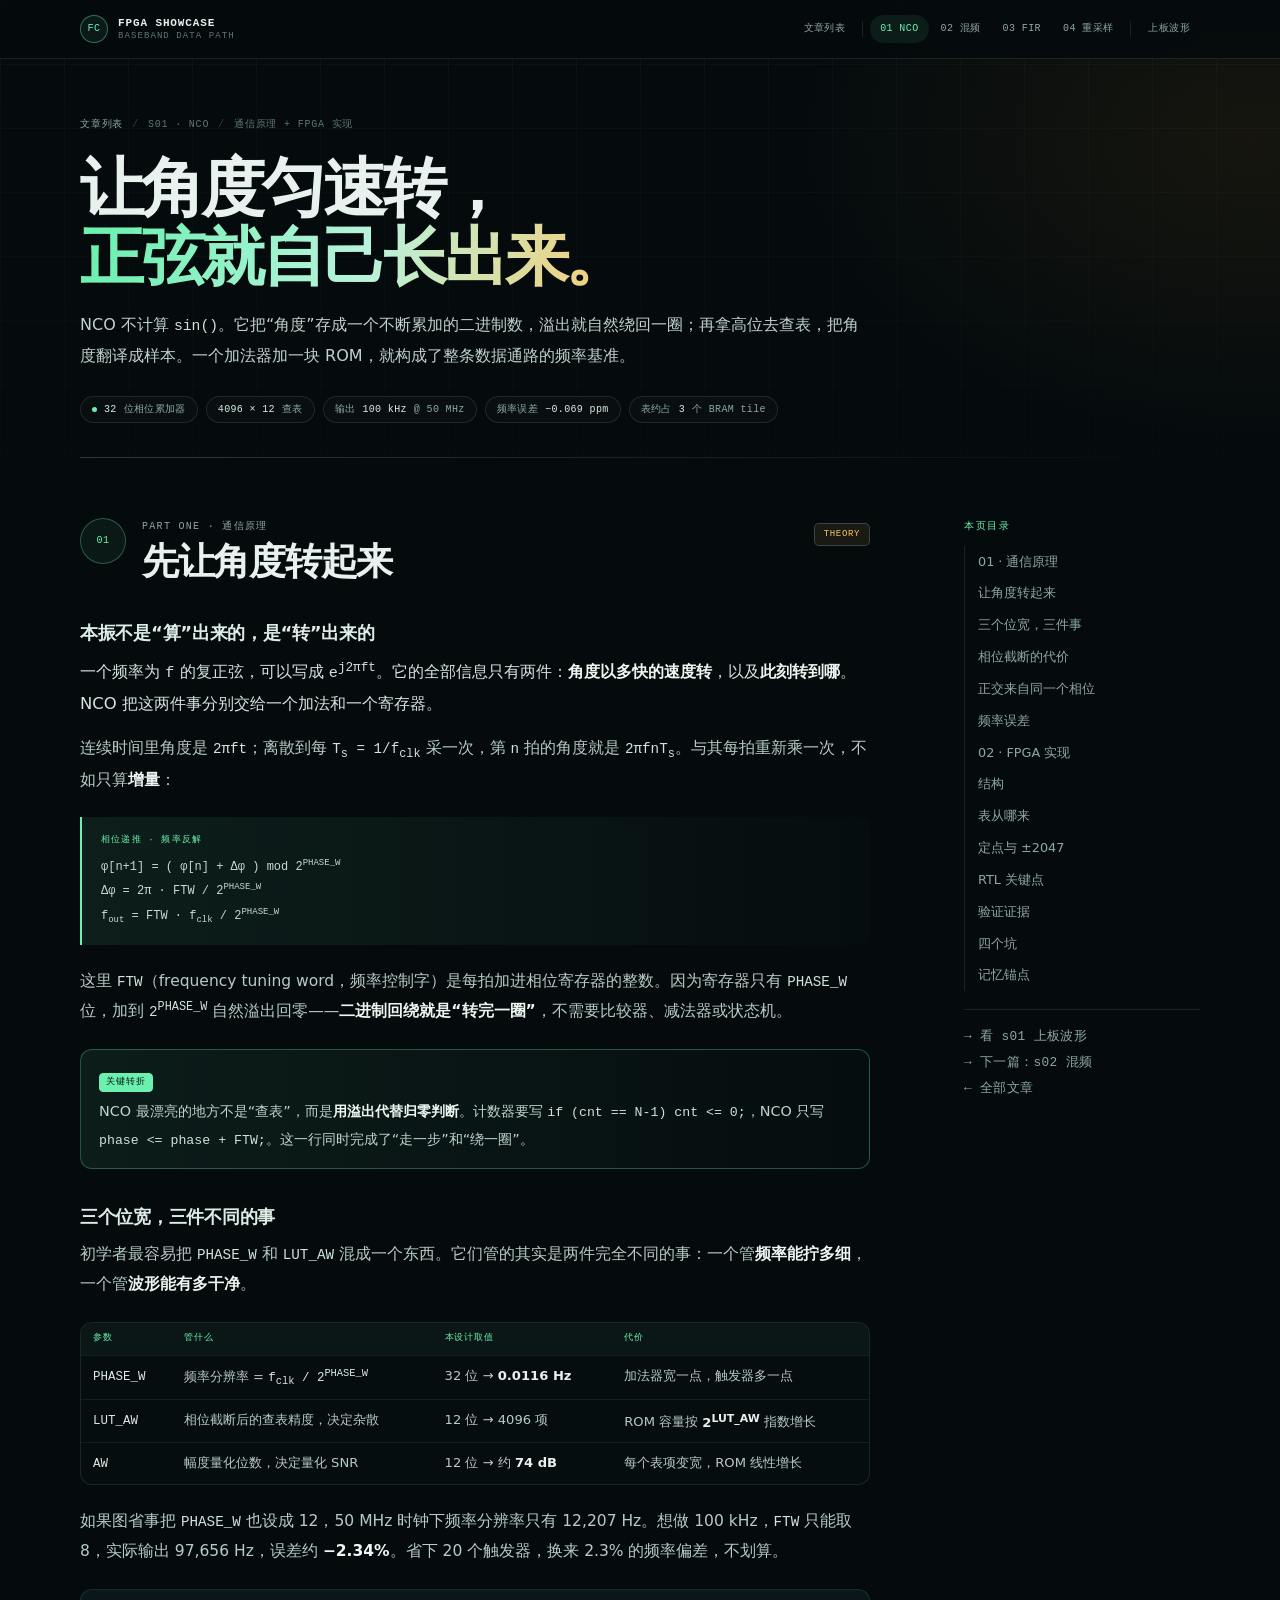
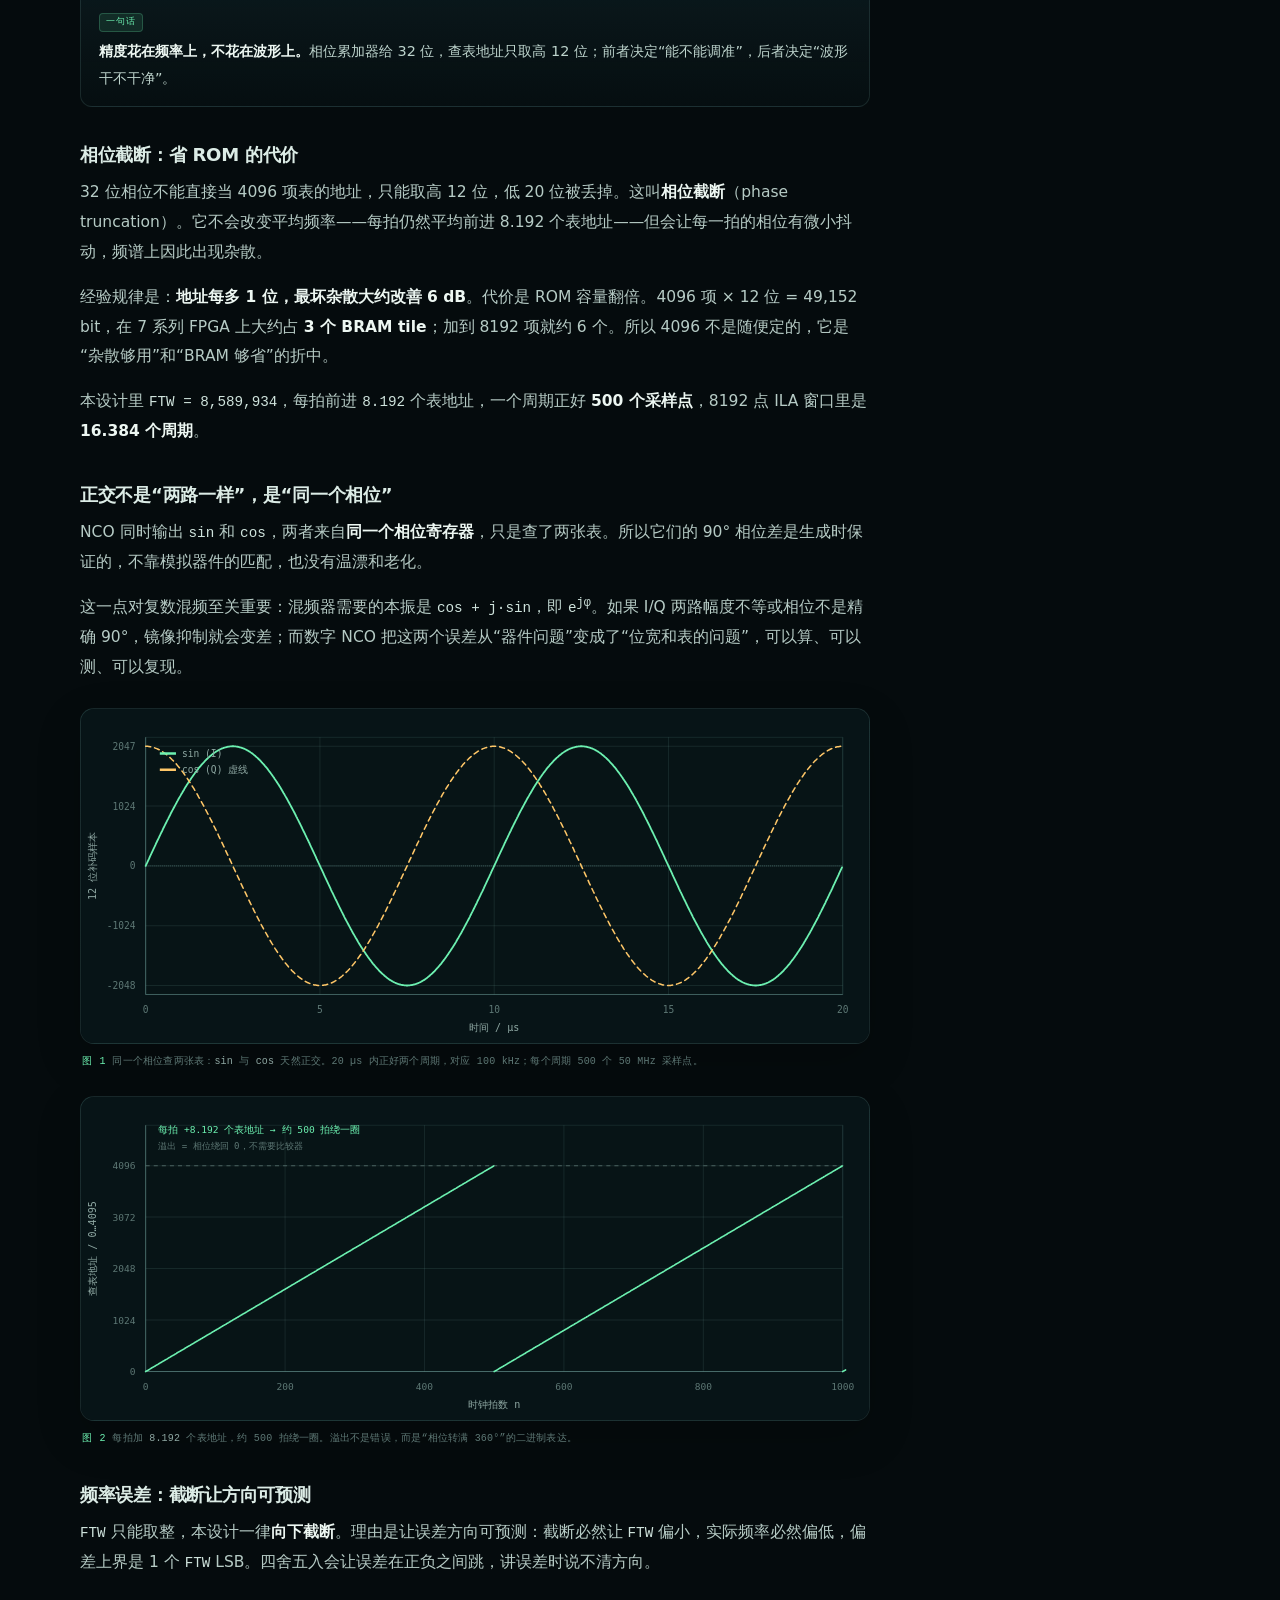
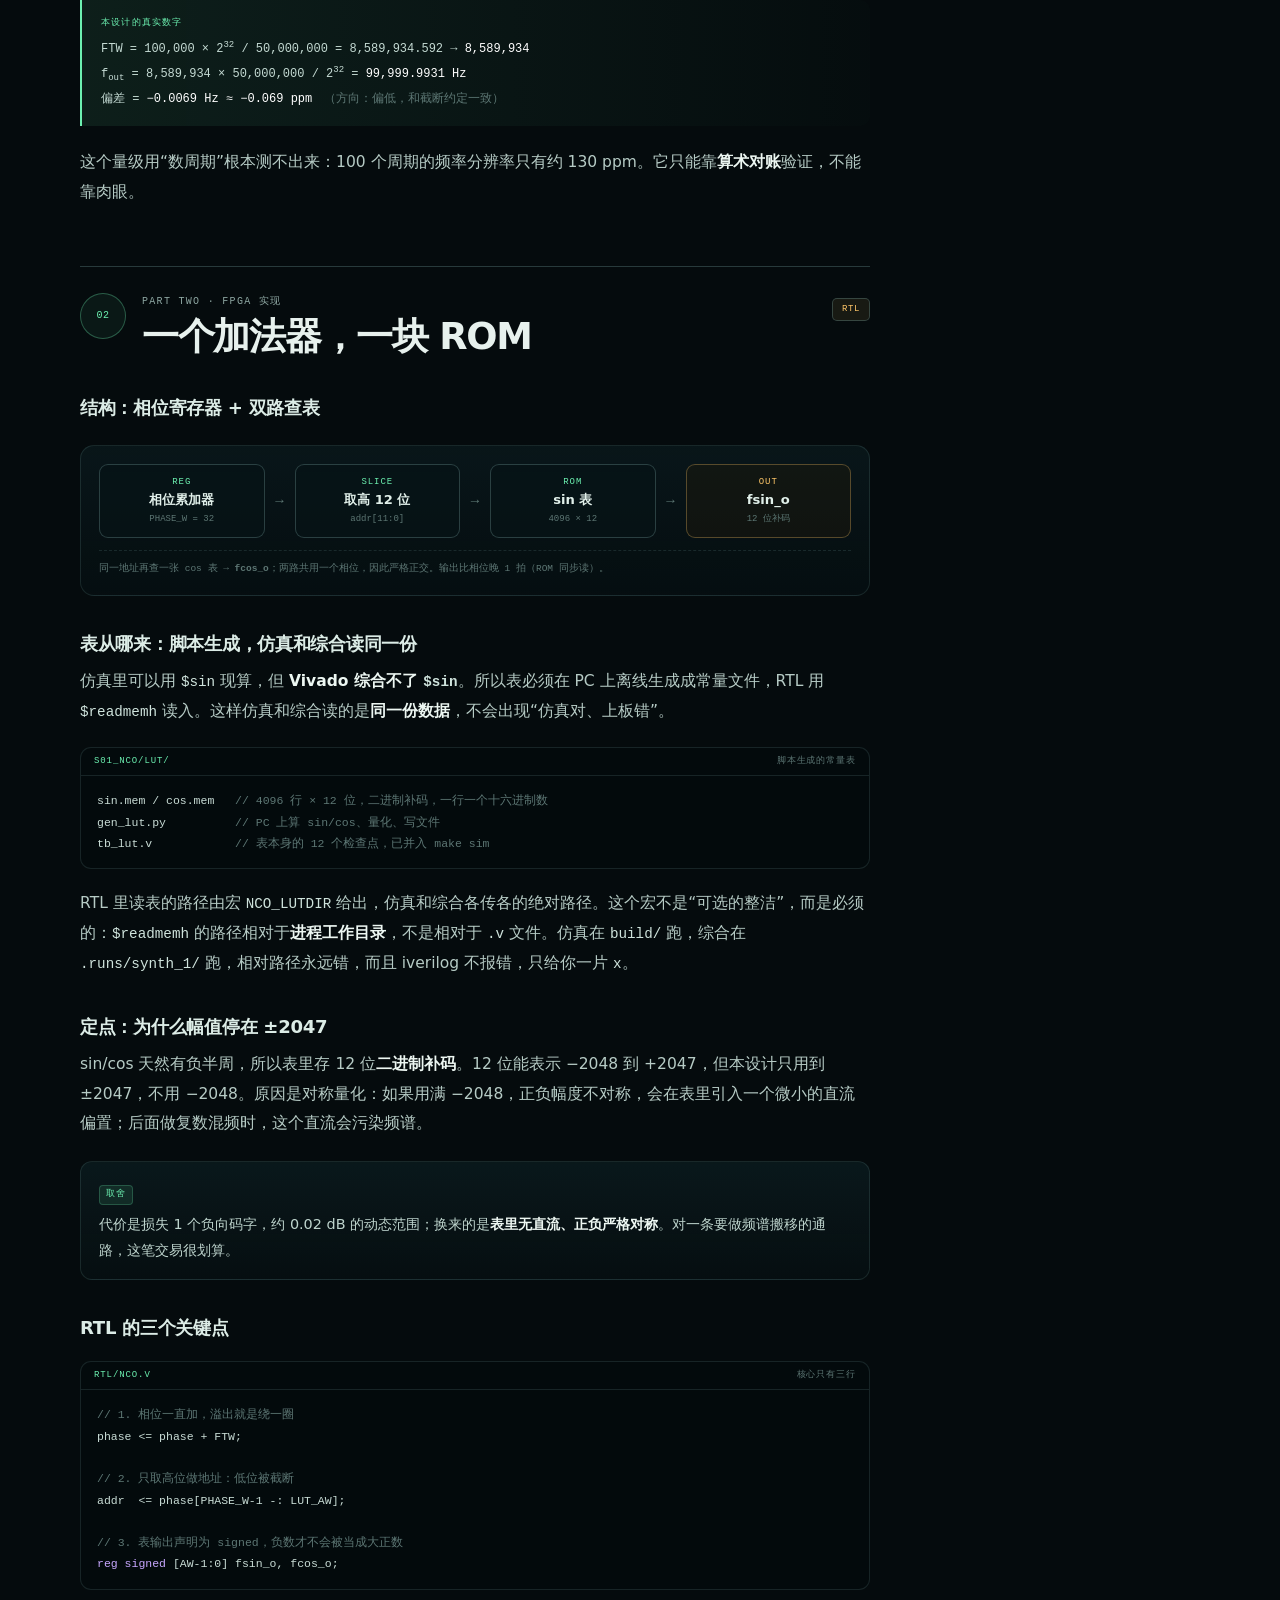
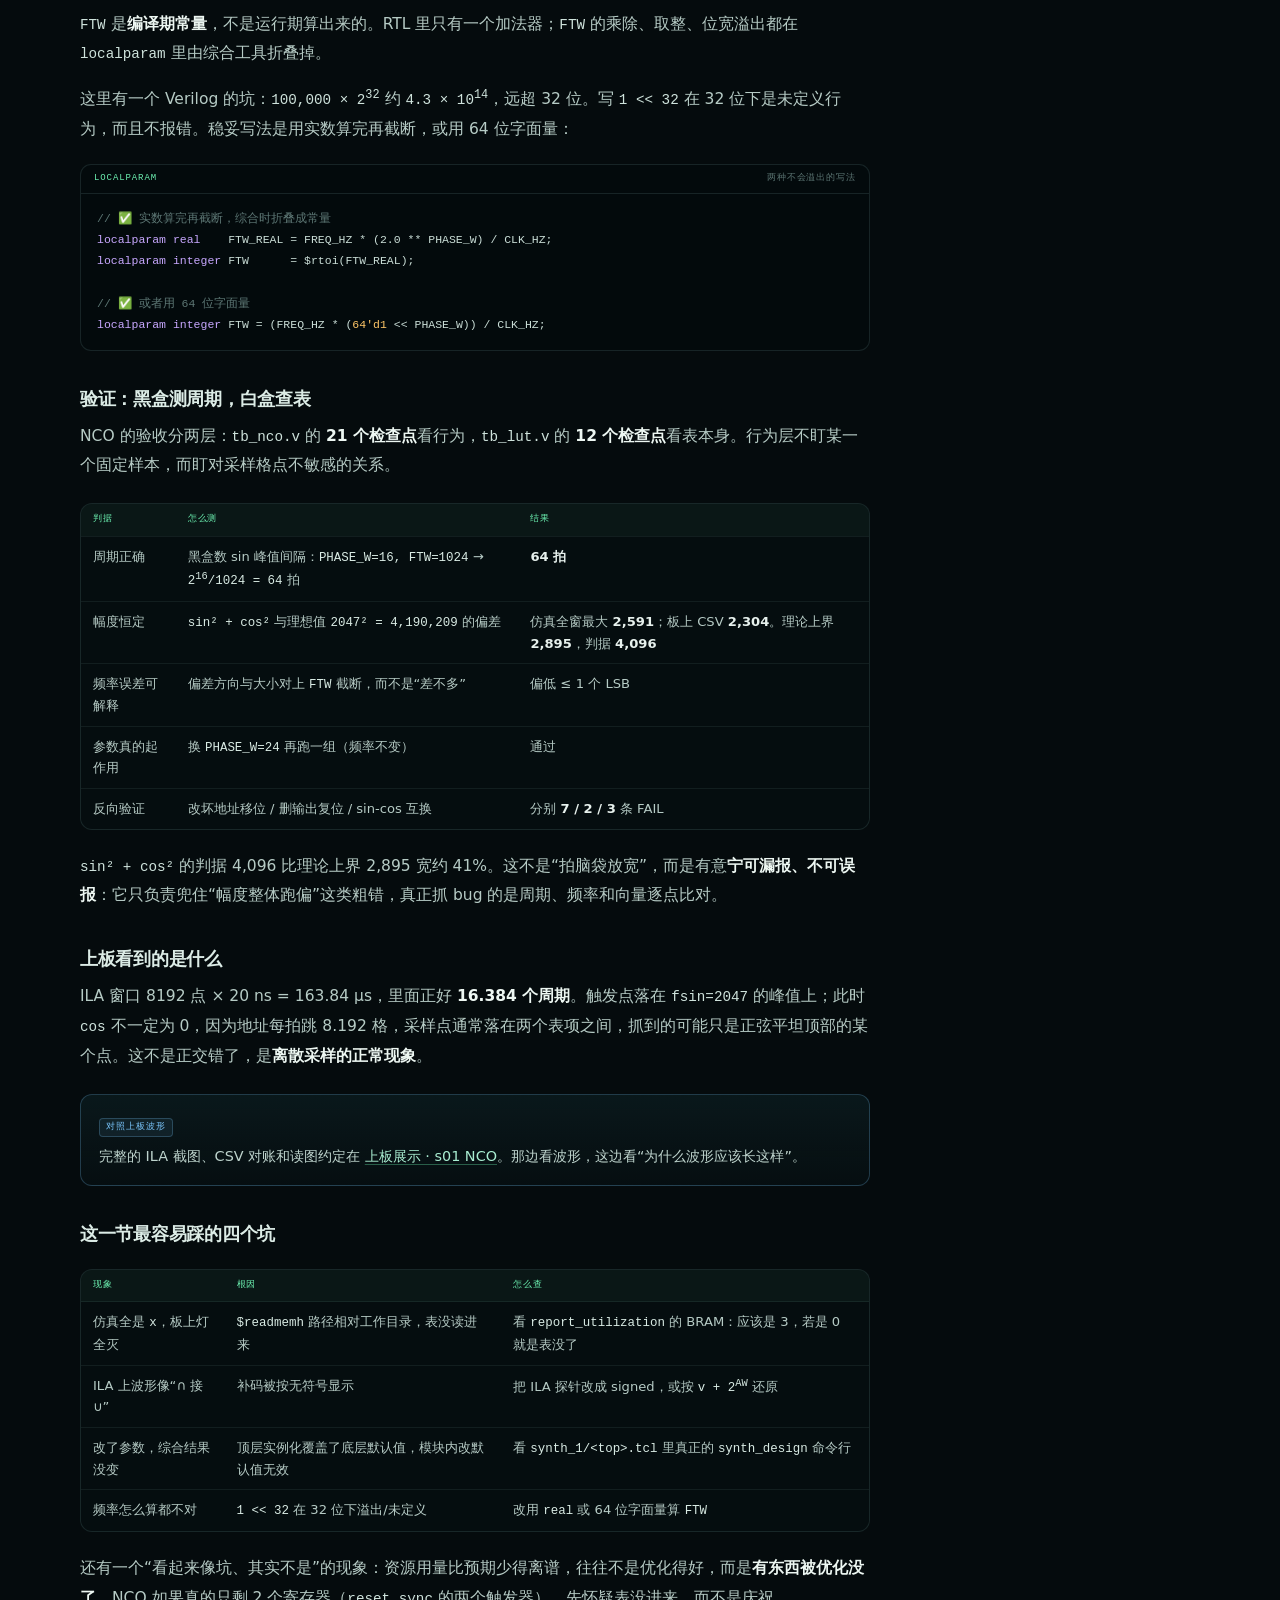
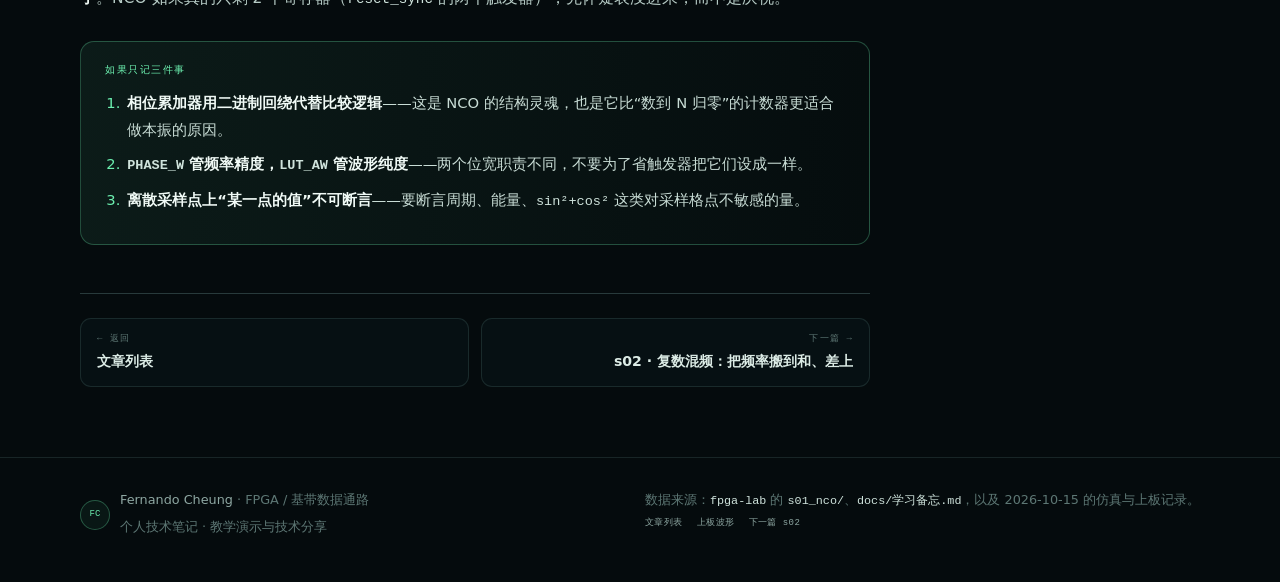
==== s01.html @ a419c4ff "feat: split showcase into article index and s01-s04 theory pages" ====
<!DOCTYPE html>
<html lang="zh-CN">
<head>
<meta charset="UTF-8">
<meta name="viewport" content="width=device-width, initial-scale=1.0">
<meta name="color-scheme" content="dark">
<meta name="description" content="NCO 数控振荡器：从连续相位到相位累加器、查表、相位截断、正交本振与 FPGA 定点实现。s01 原理笔记。">
<meta name="author" content="Fernando Cheung">
<title>s01 · NCO 数控振荡器 — 从相位到正弦 | FPGA Showcase</title>
<link rel="icon" href="assets/favicon.svg" type="image/svg+xml">
<meta name="theme-color" content="#050b0d">
<link rel="stylesheet" href="assets/site.css">
</head>
<body>

<header class="site-head">
  <div class="wrap">
    <a class="logo" href="index.html">
      <span class="logo-mark">FC</span>
      <span class="logo-text"><b>FPGA SHOWCASE</b><small>BASEBAND DATA PATH</small></span>
    </a>
    <nav class="site-nav" aria-label="站点导航">
      <a href="index.html">文章列表</a><span class="sep"></span>
      <a class="active" href="s01.html">01 NCO</a>
      <a href="s02.html">02 混频</a>
      <a href="s03.html">03 FIR</a>
      <a href="s04.html">04 重采样</a><span class="sep"></span>
      <a href="showcase.html">上板波形</a>
    </nav>
  </div>
</header>

<section class="page-hero">
  <div class="wrap">
    <div class="crumbs">
      <a href="index.html">文章列表</a><span class="slash">/</span>
      <span>s01 · NCO</span><span class="slash">/</span>
      <span>通信原理 + FPGA 实现</span>
    </div>
    <h1>让角度匀速转，<br><em>正弦就自己长出来。</em></h1>
    <p class="lede">NCO 不计算 <code>sin()</code>。它把“角度”存成一个不断累加的二进制数，溢出就自然绕回一圈；再拿高位去查表，把角度翻译成样本。一个加法器加一块 ROM，就构成了整条数据通路的频率基准。</p>
    <div class="meta">
      <span class="chip"><span class="dot"></span><b>32</b> 位相位累加器</span>
      <span class="chip"><b>4096 × 12</b> 查表</span>
      <span class="chip">输出 <b>100 kHz</b> @ 50 MHz</span>
      <span class="chip">频率误差 <b>−0.069 ppm</b></span>
      <span class="chip">表约占 <b>3</b> 个 BRAM tile</span>
    </div>
    <div class="hero-rule"></div>
  </div>
</section>

<div class="wrap article-layout">
  <article class="prose article-body">

    <div class="part-head" id="principle">
      <div class="part-no">01</div>
      <div>
        <p class="part-kicker">PART ONE · 通信原理</p>
        <h2>先让角度转起来</h2>
      </div>
      <span class="part-tag">THEORY</span>
    </div>

    <h3 id="why">本振不是“算”出来的，是“转”出来的</h3>
    <p class="lead">一个频率为 <code>f</code> 的复正弦，可以写成 <code>e<sup>j2πft</sup></code>。它的全部信息只有两件：<strong>角度以多快的速度转</strong>，以及<strong>此刻转到哪</strong>。NCO 把这两件事分别交给一个加法和一个寄存器。</p>
    <p>连续时间里角度是 <code>2πft</code>；离散到每 <code>T<sub>s</sub> = 1/f<sub>clk</sub></code> 采一次，第 <code>n</code> 拍的角度就是 <code>2πfnT<sub>s</sub></code>。与其每拍重新乘一次，不如只算<strong>增量</strong>：</p>

    <div class="eq">
      <span class="eq-title">相位递推 · 频率反解</span>
      φ[n+1] = ( φ[n] + Δφ ) mod 2<sup>PHASE_W</sup><br>
      Δφ = 2π · FTW / 2<sup>PHASE_W</sup><br>
      f<sub>out</sub> = FTW · f<sub>clk</sub> / 2<sup>PHASE_W</sup>
    </div>

    <p>这里 <code>FTW</code>（frequency tuning word，频率控制字）是每拍加进相位寄存器的整数。因为寄存器只有 <code>PHASE_W</code> 位，加到 <code>2<sup>PHASE_W</sup></code> 自然溢出回零——<strong>二进制回绕就是“转完一圈”</strong>，不需要比较器、减法器或状态机。</p>

    <div class="callout key">
      <span class="tag">关键转折</span>
      <p>NCO 最漂亮的地方不是“查表”，而是<strong>用溢出代替归零判断</strong>。计数器要写 <code>if (cnt == N-1) cnt &lt;= 0;</code>，NCO 只写 <code>phase &lt;= phase + FTW;</code>。这一行同时完成了“走一步”和“绕一圈”。</p>
    </div>

    <h3 id="params">三个位宽，三件不同的事</h3>
    <p>初学者最容易把 <code>PHASE_W</code> 和 <code>LUT_AW</code> 混成一个东西。它们管的其实是两件完全不同的事：一个管<strong>频率能拧多细</strong>，一个管<strong>波形能有多干净</strong>。</p>
    <div class="table-wrap">
      <table class="data">
        <thead><tr><th>参数</th><th>管什么</th><th>本设计取值</th><th>代价</th></tr></thead>
        <tbody>
          <tr><td><code>PHASE_W</code></td><td>频率分辨率 = <code>f<sub>clk</sub> / 2<sup>PHASE_W</sup></code></td><td>32 位 → <b>0.0116 Hz</b></td><td>加法器宽一点，触发器多一点</td></tr>
          <tr><td><code>LUT_AW</code></td><td>相位截断后的查表精度，决定杂散</td><td>12 位 → 4096 项</td><td>ROM 容量按 <b>2<sup>LUT_AW</sup></b> 指数增长</td></tr>
          <tr><td><code>AW</code></td><td>幅度量化位数，决定量化 SNR</td><td>12 位 → 约 <b>74 dB</b></td><td>每个表项变宽，ROM 线性增长</td></tr>
        </tbody>
      </table>
    </div>
    <p>如果图省事把 <code>PHASE_W</code> 也设成 12，50 MHz 时钟下频率分辨率只有 12,207 Hz。想做 100 kHz，<code>FTW</code> 只能取 8，实际输出 97,656 Hz，误差约 <strong>−2.34%</strong>。省下 20 个触发器，换来 2.3% 的频率偏差，不划算。</p>

    <div class="callout">
      <span class="tag">一句话</span>
      <p><strong>精度花在频率上，不花在波形上。</strong>相位累加器给 32 位，查表地址只取高 12 位；前者决定“能不能调准”，后者决定“波形干不干净”。</p>
    </div>

    <h3 id="truncation">相位截断：省 ROM 的代价</h3>
    <p>32 位相位不能直接当 4096 项表的地址，只能取高 12 位，低 20 位被丢掉。这叫<strong>相位截断</strong>（phase truncation）。它不会改变平均频率——每拍仍然平均前进 8.192 个表地址——但会让每一拍的相位有微小抖动，频谱上因此出现杂散。</p>
    <p>经验规律是：<strong>地址每多 1 位，最坏杂散大约改善 6 dB</strong>。代价是 ROM 容量翻倍。4096 项 × 12 位 = 49,152 bit，在 7 系列 FPGA 上大约占 <strong>3 个 BRAM tile</strong>；加到 8192 项就约 6 个。所以 4096 不是随便定的，它是“杂散够用”和“BRAM 够省”的折中。</p>
    <p>本设计里 <code>FTW = 8,589,934</code>，每拍前进 <code>8.192</code> 个表地址，一个周期正好 <strong>500 个采样点</strong>，8192 点 ILA 窗口里是 <strong>16.384 个周期</strong>。</p>

    <h3 id="quadrature">正交不是“两路一样”，是“同一个相位”</h3>
    <p>NCO 同时输出 <code>sin</code> 和 <code>cos</code>，两者来自<strong>同一个相位寄存器</strong>，只是查了两张表。所以它们的 90° 相位差是生成时保证的，不靠模拟器件的匹配，也没有温漂和老化。</p>
    <p>这一点对复数混频至关重要：混频器需要的本振是 <code>cos + j·sin</code>，即 <code>e<sup>jφ</sup></code>。如果 I/Q 两路幅度不等或相位不是精确 90°，镜像抑制就会变差；而数字 NCO 把这两个误差从“器件问题”变成了“位宽和表的问题”，可以算、可以测、可以复现。</p>

    <figure class="figure">
      <div class="canvas">
        <!-- SVG: 100 kHz sin/cos, 2 cycles -->
        <img src="assets/img/s01-wave.svg" alt="100 kHz 正弦与余弦波形，20 微秒内两个周期" loading="lazy">
      </div>
      <figcaption><span class="fig-label">图 1</span>同一个相位查两张表：<b>sin</b> 与 <b>cos</b> 天然正交。20 µs 内正好两个周期，对应 100 kHz；每个周期 500 个 50 MHz 采样点。</figcaption>
    </figure>

    <figure class="figure">
      <div class="canvas">
        <img src="assets/img/s01-phase.svg" alt="相位累加器查表地址随拍数锯齿上升" loading="lazy">
      </div>
      <figcaption><span class="fig-label">图 2</span>每拍加 <b>8.192</b> 个表地址，约 500 拍绕一圈。溢出不是错误，而是“相位转满 360°”的二进制表达。</figcaption>
    </figure>

    <h3 id="error">频率误差：截断让方向可预测</h3>
    <p><code>FTW</code> 只能取整，本设计一律<strong>向下截断</strong>。理由是让误差方向可预测：截断必然让 <code>FTW</code> 偏小，实际频率必然偏低，偏差上界是 1 个 <code>FTW</code> LSB。四舍五入会让误差在正负之间跳，讲误差时说不清方向。</p>
    <div class="eq">
      <span class="eq-title">本设计的真实数字</span>
      FTW = 100,000 × 2<sup>32</sup> / 50,000,000 = 8,589,934.592 → <b>8,589,934</b><br>
      f<sub>out</sub> = 8,589,934 × 50,000,000 / 2<sup>32</sup> = <b>99,999.9931 Hz</b><br>
      偏差 = <b>−0.0069 Hz ≈ −0.069 ppm</b>　<span class="dim">（方向：偏低，和截断约定一致）</span>
    </div>
    <p>这个量级用“数周期”根本测不出来：100 个周期的频率分辨率只有约 130 ppm。它只能靠<strong>算术对账</strong>验证，不能靠肉眼。</p>

    <div class="part-head" id="impl">
      <div class="part-no">02</div>
      <div>
        <p class="part-kicker">PART TWO · FPGA 实现</p>
        <h2>一个加法器，一块 ROM</h2>
      </div>
      <span class="part-tag">RTL</span>
    </div>

    <h3 id="arch">结构：相位寄存器 + 双路查表</h3>
    <div class="flow">
      <div class="flow-node"><span class="n">REG</span><b>相位累加器</b><small>PHASE_W = 32</small></div>
      <div class="flow-arrow">→</div>
      <div class="flow-node"><span class="n">SLICE</span><b>取高 12 位</b><small>addr[11:0]</small></div>
      <div class="flow-arrow">→</div>
      <div class="flow-node"><span class="n">ROM</span><b>sin 表</b><small>4096 × 12</small></div>
      <div class="flow-arrow">→</div>
      <div class="flow-node alt"><span class="n">OUT</span><b>fsin_o</b><small>12 位补码</small></div>
      <div class="flow-note">同一地址再查一张 cos 表 → <b>fcos_o</b>；两路共用一个相位，因此严格正交。输出比相位晚 1 拍（ROM 同步读）。</div>
    </div>

    <h3 id="table">表从哪来：脚本生成，仿真和综合读同一份</h3>
    <p>仿真里可以用 <code>$sin</code> 现算，但 <strong>Vivado 综合不了 <code>$sin</code></strong>。所以表必须在 PC 上离线生成成常量文件，RTL 用 <code>$readmemh</code> 读入。这样仿真和综合读的是<strong>同一份数据</strong>，不会出现“仿真对、上板错”。</p>
    <div class="code">
      <div class="code-head"><b>s01_nco/lut/</b><span>脚本生成的常量表</span></div>
<pre>sin.mem / cos.mem   <span class="c">// 4096 行 × 12 位，二进制补码，一行一个十六进制数</span>
gen_lut.py          <span class="c">// PC 上算 sin/cos、量化、写文件</span>
tb_lut.v            <span class="c">// 表本身的 12 个检查点，已并入 make sim</span></pre>
    </div>
    <p>RTL 里读表的路径由宏 <code>NCO_LUTDIR</code> 给出，仿真和综合各传各的绝对路径。这个宏不是“可选的整洁”，而是必须的：<code>$readmemh</code> 的路径相对于<strong>进程工作目录</strong>，不是相对于 <code>.v</code> 文件。仿真在 <code>build/</code> 跑，综合在 <code>.runs/synth_1/</code> 跑，相对路径永远错，而且 iverilog 不报错，只给你一片 <code>x</code>。</p>

    <h3 id="fixed">定点：为什么幅值停在 ±2047</h3>
    <p>sin/cos 天然有负半周，所以表里存 12 位<strong>二进制补码</strong>。12 位能表示 −2048 到 +2047，但本设计只用到 ±2047，不用 −2048。原因是对称量化：如果用满 −2048，正负幅度不对称，会在表里引入一个微小的直流偏置；后面做复数混频时，这个直流会污染频谱。</p>
    <div class="callout">
      <span class="tag">取舍</span>
      <p>代价是损失 1 个负向码字，约 0.02 dB 的动态范围；换来的是<strong>表里无直流、正负严格对称</strong>。对一条要做频谱搬移的通路，这笔交易很划算。</p>
    </div>

    <h3 id="rtl">RTL 的三个关键点</h3>
    <div class="code">
      <div class="code-head"><b>rtl/nco.v</b><span>核心只有三行</span></div>
<pre><span class="c">// 1. 相位一直加，溢出就是绕一圈</span>
phase &lt;= phase + FTW;

<span class="c">// 2. 只取高位做地址：低位被截断</span>
addr  &lt;= phase[PHASE_W-1 -: LUT_AW];

<span class="c">// 3. 表输出声明为 signed，负数才不会被当成大正数</span>
<span class="k">reg signed</span> [AW-1:0] fsin_o, fcos_o;</pre>
    </div>
    <p><code>FTW</code> 是<strong>编译期常量</strong>，不是运行期算出来的。RTL 里只有一个加法器；<code>FTW</code> 的乘除、取整、位宽溢出都在 <code>localparam</code> 里由综合工具折叠掉。</p>
    <p>这里有一个 Verilog 的坑：<code>100,000 × 2<sup>32</sup></code> 约 <code>4.3 × 10<sup>14</sup></code>，远超 32 位。写 <code>1 &lt;&lt; 32</code> 在 32 位下是未定义行为，而且不报错。稳妥写法是用实数算完再截断，或用 64 位字面量：</p>
    <div class="code">
      <div class="code-head"><b>localparam</b><span>两种不会溢出的写法</span></div>
<pre><span class="c">// ✅ 实数算完再截断，综合时折叠成常量</span>
<span class="k">localparam real</span>    FTW_REAL = FREQ_HZ * (2.0 ** PHASE_W) / CLK_HZ;
<span class="k">localparam integer</span> FTW      = $rtoi(FTW_REAL);

<span class="c">// ✅ 或者用 64 位字面量</span>
<span class="k">localparam integer</span> FTW = (FREQ_HZ * (<span class="n">64'd1</span> &lt;&lt; PHASE_W)) / CLK_HZ;</pre>
    </div>

    <h3 id="evidence">验证：黑盒测周期，白盒查表</h3>
    <p>NCO 的验收分两层：<code>tb_nco.v</code> 的 <strong>21 个检查点</strong>看行为，<code>tb_lut.v</code> 的 <strong>12 个检查点</strong>看表本身。行为层不盯某一个固定样本，而盯对采样格点不敏感的关系。</p>
    <div class="table-wrap">
      <table class="data">
        <thead><tr><th>判据</th><th>怎么测</th><th>结果</th></tr></thead>
        <tbody>
          <tr><td>周期正确</td><td>黑盒数 sin 峰值间隔：<code>PHASE_W=16, FTW=1024</code> → <code>2<sup>16</sup>/1024 = 64</code> 拍</td><td><b>64 拍</b></td></tr>
          <tr><td>幅度恒定</td><td><code>sin² + cos²</code> 与理想值 <code>2047² = 4,190,209</code> 的偏差</td><td>仿真全窗最大 <b>2,591</b>；板上 CSV <b>2,304</b>。理论上界 <b>2,895</b>，判据 <b>4,096</b></td></tr>
          <tr><td>频率误差可解释</td><td>偏差方向与大小对上 <code>FTW</code> 截断，而不是“差不多”</td><td>偏低 ≤ 1 个 LSB</td></tr>
          <tr><td>参数真的起作用</td><td>换 <code>PHASE_W=24</code> 再跑一组（频率不变）</td><td>通过</td></tr>
          <tr><td>反向验证</td><td>改坏地址移位 / 删输出复位 / sin-cos 互换</td><td>分别 <b>7 / 2 / 3</b> 条 FAIL</td></tr>
        </tbody>
      </table>
    </div>
    <p><code>sin² + cos²</code> 的判据 4,096 比理论上界 2,895 宽约 41%。这不是“拍脑袋放宽”，而是有意<strong>宁可漏报、不可误报</strong>：它只负责兜住“幅度整体跑偏”这类粗错，真正抓 bug 的是周期、频率和向量逐点比对。</p>

    <h3 id="board">上板看到的是什么</h3>
    <p>ILA 窗口 8192 点 × 20 ns = 163.84 µs，里面正好 <strong>16.384 个周期</strong>。触发点落在 <code>fsin=2047</code> 的峰值上；此时 <code>cos</code> 不一定为 0，因为地址每拍跳 8.192 格，采样点通常落在两个表项之间，抓到的可能只是正弦平坦顶部的某个点。这不是正交错了，是<strong>离散采样的正常现象</strong>。</p>
    <div class="callout blue">
      <span class="tag">对照上板波形</span>
      <p>完整的 ILA 截图、CSV 对账和读图约定在 <a href="showcase.html#s01">上板展示 · s01 NCO</a>。那边看波形，这边看“为什么波形应该长这样”。</p>
    </div>

    <h3 id="pitfalls">这一节最容易踩的四个坑</h3>
    <div class="table-wrap">
      <table class="data">
        <thead><tr><th>现象</th><th>根因</th><th>怎么查</th></tr></thead>
        <tbody>
          <tr><td>仿真全是 <code>x</code>，板上灯全灭</td><td><code>$readmemh</code> 路径相对工作目录，表没读进来</td><td>看 <code>report_utilization</code> 的 BRAM：应该是 3，若是 0 就是表没了</td></tr>
          <tr><td>ILA 上波形像“∩ 接 ∪”</td><td>补码被按无符号显示</td><td>把 ILA 探针改成 signed，或按 <code>v + 2<sup>AW</sup></code> 还原</td></tr>
          <tr><td>改了参数，综合结果没变</td><td>顶层实例化覆盖了底层默认值，模块内改默认值无效</td><td>看 <code>synth_1/&lt;top&gt;.tcl</code> 里真正的 <code>synth_design</code> 命令行</td></tr>
          <tr><td>频率怎么算都不对</td><td><code>1 &lt;&lt; 32</code> 在 32 位下溢出/未定义</td><td>改用 <code>real</code> 或 64 位字面量算 <code>FTW</code></td></tr>
        </tbody>
      </table>
    </div>
    <p>还有一个“看起来像坑、其实不是”的现象：资源用量比预期少得离谱，往往不是优化得好，而是<strong>有东西被优化没了</strong>。NCO 如果真的只剩 2 个寄存器（<code>reset_sync</code> 的两个触发器），先怀疑表没进来，而不是庆祝。</p>

    <div class="takeaways" id="takeaways">
      <h3>如果只记三件事</h3>
      <ol>
        <li><b>相位累加器用二进制回绕代替比较逻辑</b>——这是 NCO 的结构灵魂，也是它比“数到 N 归零”的计数器更适合做本振的原因。</li>
        <li><b><code>PHASE_W</code> 管频率精度，<code>LUT_AW</code> 管波形纯度</b>——两个位宽职责不同，不要为了省触发器把它们设成一样。</li>
        <li><b>离散采样点上“某一点的值”不可断言</b>——要断言周期、能量、<code>sin²+cos²</code> 这类对采样格点不敏感的量。</li>
      </ol>
    </div>

    <nav class="pager" aria-label="上一篇 / 下一篇">
      <a href="index.html"><span class="dir">← 返回</span><span class="ttl">文章列表</span></a>
      <a class="next" href="s02.html"><span class="dir">下一篇 →</span><span class="ttl">s02 · 复数混频：把频率搬到和、差上</span></a>
    </nav>
  </article>

  <aside class="toc" aria-label="本页目录">
    <p class="toc-title">本页目录</p>
    <ol>
      <li><a href="#principle">01 · 通信原理</a></li>
      <li><a href="#why">让角度转起来</a></li>
      <li><a href="#params">三个位宽，三件事</a></li>
      <li><a href="#truncation">相位截断的代价</a></li>
      <li><a href="#quadrature">正交来自同一个相位</a></li>
      <li><a href="#error">频率误差</a></li>
      <li><a href="#impl">02 · FPGA 实现</a></li>
      <li><a href="#arch">结构</a></li>
      <li><a href="#table">表从哪来</a></li>
      <li><a href="#fixed">定点与 ±2047</a></li>
      <li><a href="#rtl">RTL 关键点</a></li>
      <li><a href="#evidence">验证证据</a></li>
      <li><a href="#pitfalls">四个坑</a></li>
      <li><a href="#takeaways">记忆锚点</a></li>
    </ol>
    <div class="toc-foot">
      <a href="showcase.html#s01">→ 看 s01 上板波形</a>
      <a href="s02.html">→ 下一篇：s02 混频</a>
      <a href="index.html">← 全部文章</a>
    </div>
  </aside>
</div>

<footer class="site-foot">
  <div class="wrap">
    <div class="foot-id">
      <span class="foot-mark">FC</span>
      <div>
        <p><b>Fernando Cheung</b> · FPGA / 基带数据通路</p>
        <p>个人技术笔记 · 教学演示与技术分享</p>
      </div>
    </div>
    <div>
      <p>数据来源：<code>fpga-lab</code> 的 <code>s01_nco/</code>、<code>docs/学习备忘.md</code>，以及 2026-10-15 的仿真与上板记录。</p>
      <div class="foot-links">
        <a href="index.html">文章列表</a>
        <a href="showcase.html">上板波形</a>
        <a href="s02.html">下一篇 s02</a>
      </div>
    </div>
  </div>
</footer>

</body>
</html>
---- assets/site.css ----
/* =========================================================
   FPGA Showcase — shared styles
   Palette inherited from the original s01–s04 board-notes page.
   ========================================================= */
:root{
  --bg:#050b0d;
  --bg-2:#071419;
  --panel:rgba(12,28,32,.82);
  --panel-2:rgba(8,19,22,.9);
  --line:rgba(133,184,178,.15);
  --line-strong:rgba(133,184,178,.28);
  --text:#e7f1ed;
  --body:#b6cbc5;
  --muted:#8ea7a2;
  --faint:#5d7774;
  --green:#6cf0b0;
  --green-soft:rgba(108,240,176,.10);
  --amber:#ffc768;
  --amber-soft:rgba(255,199,104,.08);
  --blue:#7bc8ff;
  --violet:#c8a8ff;
  --red:#ff8a80;
  --mono:"Cascadia Code","SFMono-Regular","SF Mono",Consolas,"Liberation Mono",monospace;
  --sans:"Segoe UI","PingFang SC","Hiragino Sans GB","Microsoft YaHei",system-ui,-apple-system,sans-serif;
}
*,*::before,*::after{box-sizing:border-box}
html{scroll-behavior:smooth}
body{
  margin:0;
  background:
    radial-gradient(900px 620px at 8% -8%, rgba(32,110,92,.23), transparent 64%),
    radial-gradient(760px 500px at 98% 2%, rgba(143,99,26,.12), transparent 60%),
    var(--bg);
  color:var(--body);
  font-family:var(--sans);
  font-size:16px;
  line-height:1.8;
  -webkit-font-smoothing:antialiased;
  text-rendering:optimizeLegibility;
}
body::before{
  content:"";position:fixed;inset:0;z-index:-1;pointer-events:none;
  background-image:
    linear-gradient(rgba(125,182,174,.055) 1px, transparent 1px),
    linear-gradient(90deg, rgba(125,182,174,.055) 1px, transparent 1px);
  background-size:64px 64px;
  -webkit-mask-image:linear-gradient(to bottom, rgba(0,0,0,.85), transparent 72%);
  mask-image:linear-gradient(to bottom, rgba(0,0,0,.85), transparent 72%);
}
::selection{background:rgba(108,240,176,.25);color:#fff}
img,svg{max-width:100%;display:block}
a{color:inherit}
code{font-family:var(--mono);font-size:.92em;color:#cfe3dc}
.wrap{width:min(1120px, calc(100% - 48px));margin-inline:auto}
.mono{font-family:var(--mono)}

/* ---------- top bar ---------- */
.site-head{
  position:sticky;top:0;z-index:30;
  background:rgba(5,11,13,.88);
  border-bottom:1px solid var(--line);
  backdrop-filter:blur(16px);-webkit-backdrop-filter:blur(16px);
}
.site-head .wrap{display:flex;align-items:center;gap:22px;min-height:58px}
.logo{display:flex;align-items:center;gap:10px;text-decoration:none;flex:none}
.logo-mark{
  width:28px;height:28px;border-radius:50%;display:grid;place-items:center;
  border:1px solid rgba(108,240,176,.4);color:var(--green);
  font:10px/1 var(--mono);letter-spacing:.04em;background:rgba(108,240,176,.07);
}
.logo-text{display:flex;flex-direction:column;line-height:1.2}
.logo-text b{color:var(--text);font:600 11px/1.3 var(--mono);letter-spacing:.08em}
.logo-text small{color:var(--faint);font:9px/1.4 var(--mono);letter-spacing:.12em}
.site-nav{display:flex;align-items:center;gap:2px;margin-left:auto;overflow-x:auto;scrollbar-width:none}
.site-nav::-webkit-scrollbar{display:none}
.site-nav a{
  padding:7px 10px;border-radius:999px;text-decoration:none;white-space:nowrap;
  color:var(--muted);font:10px/1.4 var(--mono);letter-spacing:.04em;
  transition:background .18s ease,color .18s ease;
}
.site-nav a:hover{background:rgba(108,240,176,.07);color:var(--text)}
.site-nav a.active{color:var(--green);background:rgba(108,240,176,.08)}
.site-nav .sep{width:1px;height:16px;background:var(--line);margin:0 5px;flex:none}

/* ---------- hero ---------- */
.page-hero{padding:58px 0 34px}
.crumbs{
  display:flex;align-items:center;gap:9px;flex-wrap:wrap;
  color:var(--faint);font:10px/1.5 var(--mono);letter-spacing:.08em;text-transform:uppercase;
}
.crumbs a{text-decoration:none;color:var(--muted)}
.crumbs a:hover{color:var(--green)}
.crumbs .slash{color:rgba(133,184,178,.3)}
.page-hero h1{
  margin:22px 0 18px;max-width:940px;color:var(--text);
  font-size:clamp(2.1rem,5vw,4.1rem);line-height:1.08;letter-spacing:-.052em;font-weight:760;
}
.page-hero h1 em{
  font-style:normal;color:transparent;
  background:linear-gradient(108deg,var(--green) 4%,#b8f3dc 52%,var(--amber) 104%);
  -webkit-background-clip:text;background-clip:text;
}
.page-hero .lede{max-width:780px;margin:0;color:#c0d2cd;font-size:clamp(.98rem,1.25vw,1.09rem);line-height:1.9}
.meta{display:flex;flex-wrap:wrap;gap:8px;margin:24px 0 0}
.chip{
  display:inline-flex;align-items:center;gap:7px;
  border:1px solid var(--line);border-radius:999px;
  padding:6px 11px;background:rgba(255,255,255,.018);
  color:var(--muted);font:10px/1.3 var(--mono);letter-spacing:.035em;
}
.chip b{color:#d9ebe4;font-weight:500}
.chip .dot{width:5px;height:5px;border-radius:50%;background:var(--green);flex:none}
.hero-rule{height:1px;background:linear-gradient(90deg,var(--line-strong),transparent);margin-top:34px}

/* ---------- article shell ---------- */
.article-layout{
  display:grid;grid-template-columns:minmax(0,1fr) 236px;
  gap:58px;align-items:start;padding:20px 0 70px;
}
.article-body{min-width:0;max-width:790px}
.toc{position:sticky;top:88px;padding-top:8px}
.toc-title{color:var(--green);font:10px/1.4 var(--mono);letter-spacing:.16em;text-transform:uppercase;margin:0 0 12px}
.toc ol{list-style:none;margin:0;padding:0;border-left:1px solid var(--line)}
.toc li{margin:0}
.toc a{
  display:block;padding:6px 0 6px 13px;margin-left:-1px;border-left:1px solid transparent;
  color:var(--muted);text-decoration:none;font-size:.8rem;line-height:1.55;transition:color .16s,border-color .16s;
}
.toc a:hover{color:var(--text);border-left-color:var(--line-strong)}
.toc a.sub{padding-left:25px;font-size:.75rem;color:var(--faint)}
.toc a.sub:hover{color:var(--muted)}
.toc-foot{margin-top:18px;padding-top:14px;border-top:1px solid var(--line);color:var(--faint);font:9px/1.7 var(--mono);letter-spacing:.04em}
.toc-foot a{color:var(--muted);text-decoration:none;display:block;padding:3px 0}
.toc-foot a:hover{color:var(--green)}

/* ---------- prose ---------- */
.prose h2{
  margin:0 0 18px;color:var(--text);
  font-size:clamp(1.55rem,2.8vw,2.1rem);line-height:1.25;letter-spacing:-.035em;font-weight:700;
  scroll-margin-top:88px;
}
.prose h3{margin:34px 0 10px;color:#dcece6;font-size:1.13rem;line-height:1.5;letter-spacing:-.015em;font-weight:650;scroll-margin-top:88px}
.prose h4{margin:24px 0 8px;color:#cfe2db;font-size:.98rem;font-weight:640}
.prose p{margin:0 0 15px;color:var(--body);font-size:.97rem;line-height:1.92}
.prose p.lead{color:#d6e5df;font-size:1.03rem;line-height:1.9}
.prose strong{color:#edf7f2;font-weight:600}
.prose ul,.prose ol{margin:0 0 17px;padding-left:1.35em;color:var(--body)}
.prose li{margin:5px 0;padding-left:.15em}
.prose li::marker{color:var(--green)}
.prose a{color:#a9edd1;text-decoration-color:rgba(108,240,176,.35);text-underline-offset:3px}
.prose a:hover{color:var(--green);text-decoration-color:var(--green)}
.prose hr{border:0;height:1px;background:var(--line);margin:38px 0}
.prose .small{font-size:.82rem;color:var(--muted);line-height:1.8}

/* part heading */
.part-head{
  display:flex;align-items:flex-start;gap:16px;
  margin:58px 0 24px;padding-top:26px;border-top:1px solid var(--line-strong);scroll-margin-top:80px;
}
.part-head:first-child{margin-top:6px;padding-top:0;border-top:0}
.part-no{
  flex:none;width:46px;height:46px;display:grid;place-items:center;
  border:1px solid rgba(108,240,176,.32);border-radius:50%;
  color:var(--green);background:rgba(108,240,176,.055);
  font:10px/1 var(--mono);letter-spacing:.04em;
}
.part-head .part-kicker{margin:1px 0 5px;color:var(--muted);font:10px/1.5 var(--mono);letter-spacing:.13em;text-transform:uppercase}
.part-head h2{margin:0;font-size:clamp(1.6rem,3vw,2.3rem)}
.part-head .part-tag{margin-left:auto;flex:none;margin-top:5px;padding:5px 9px;border:1px solid var(--line-strong);border-radius:5px;color:var(--amber);background:var(--amber-soft);font:9px/1.3 var(--mono);letter-spacing:.07em;white-space:nowrap}

/* equations */
.eq{
  margin:22px 0;padding:15px 19px;border-left:2px solid var(--green);border-radius:0 10px 10px 0;
  background:linear-gradient(90deg,rgba(108,240,176,.085),rgba(108,240,176,.012));
  color:#c5dbd4;font:12px/1.95 var(--mono);overflow-x:auto;
}
.eq .eq-title{display:block;margin-bottom:5px;color:var(--green);font-size:9px;letter-spacing:.13em;text-transform:uppercase}
.eq b{color:#fff;font-weight:500}
.eq .dim{color:var(--faint)}
.eq sub,.eq sup{font-size:.75em}

/* callouts */
.callout{
  margin:22px 0;padding:15px 18px;border:1px solid var(--line);border-radius:12px;
  background:linear-gradient(180deg,rgba(13,32,36,.62),rgba(7,18,21,.5));
}
.callout .tag{
  display:inline-block;margin-bottom:6px;padding:2px 6px;border-radius:4px;
  color:var(--green);background:var(--green-soft);border:1px solid rgba(108,240,176,.22);
  font:9px/1.5 var(--mono);letter-spacing:.12em;text-transform:uppercase;
}
.callout p{margin:0;font-size:.9rem;line-height:1.85;color:#bed4cd}
.callout p + p{margin-top:8px}
.callout.warn{border-color:rgba(255,199,104,.24);background:linear-gradient(180deg,rgba(46,34,12,.28),rgba(18,15,8,.18))}
.callout.warn .tag{color:var(--amber);background:var(--amber-soft);border-color:rgba(255,199,104,.25)}
.callout.key{border-color:rgba(108,240,176,.3);background:linear-gradient(90deg,rgba(108,240,176,.08),rgba(108,240,176,.012))}
.callout.key .tag{color:#04110c;background:var(--green);border-color:var(--green)}
.callout.blue{border-color:rgba(123,200,255,.24)}
.callout.blue .tag{color:var(--blue);background:rgba(123,200,255,.08);border-color:rgba(123,200,255,.24)}

/* figures */
.figure{margin:26px 0}
.figure .canvas{
  border:1px solid var(--line);border-radius:14px;overflow:hidden;
  background:
    radial-gradient(680px 360px at 20% 0%,rgba(31,92,80,.13),transparent 65%),
    linear-gradient(180deg,rgba(10,25,29,.86),rgba(5,14,17,.82));
  box-shadow:0 16px 45px rgba(0,0,0,.2);
}
.figure .canvas svg,.figure .canvas img{width:100%;height:auto;display:block}
.figure figcaption{
  margin-top:9px;color:var(--faint);font:10px/1.7 var(--mono);letter-spacing:.02em;
  padding-left:2px;
}
.figure figcaption b{color:var(--muted);font-weight:500}
.fig-label{display:inline-block;margin-right:6px;color:var(--green);letter-spacing:.08em}

/* tables */
.table-wrap{margin:22px 0;overflow-x:auto;border:1px solid var(--line);border-radius:12px;background:rgba(8,19,22,.36)}
table.data{width:100%;border-collapse:collapse;font-size:.82rem;min-width:440px}
table.data th,table.data td{padding:9px 12px;text-align:left;border-bottom:1px solid rgba(133,184,178,.1);vertical-align:top}
table.data th{color:var(--green);background:rgba(108,240,176,.045);font:9px/1.5 var(--mono);letter-spacing:.09em;text-transform:uppercase;font-weight:500;white-space:nowrap}
table.data td{color:var(--body);font-size:.82rem;line-height:1.65}
table.data td code{font-size:.78rem;color:#d9ebe4}
table.data tr:last-child td{border-bottom:0}
table.data tbody tr:hover td{background:rgba(108,240,176,.025)}
table.data b{color:#e7f1ed;font-weight:600}
table.data .num{text-align:right;font-family:var(--mono);white-space:nowrap}

/* code */
.code{
  margin:20px 0;border:1px solid var(--line);border-radius:11px;overflow:hidden;background:rgba(4,11,13,.72);
}
.code .code-head{
  display:flex;align-items:center;justify-content:space-between;gap:12px;
  padding:7px 13px;border-bottom:1px solid var(--line);
  color:var(--faint);font:9px/1.5 var(--mono);letter-spacing:.1em;text-transform:uppercase;
}
.code .code-head b{color:var(--green);font-weight:500}
.code pre{margin:0;padding:14px 16px;overflow-x:auto;color:#c9ddd6;font:11.5px/1.85 var(--mono);tab-size:2}
.code pre .c{color:var(--faint)}
.code pre .k{color:var(--violet)}
.code pre .n{color:var(--amber)}
.code pre .s{color:var(--green)}

/* flow / block diagram */
.flow{
  display:flex;align-items:stretch;gap:0;flex-wrap:wrap;
  margin:24px 0;padding:18px;border:1px solid var(--line);border-radius:14px;
  background:linear-gradient(180deg,rgba(11,27,31,.7),rgba(6,16,19,.6));
}
.flow-node{
  flex:1 1 120px;min-width:110px;padding:11px 12px;border:1px solid var(--line-strong);border-radius:9px;
  background:rgba(8,20,23,.72);text-align:center;
}
.flow-node .n{display:block;color:var(--green);font:9px/1.4 var(--mono);letter-spacing:.1em;margin-bottom:3px}
.flow-node b{display:block;color:#e1f0ea;font-size:.82rem;font-weight:600;line-height:1.4}
.flow-node small{display:block;margin-top:3px;color:var(--faint);font:9px/1.5 var(--mono)}
.flow-node.alt{border-color:rgba(255,199,104,.3);background:rgba(40,29,10,.32)}
.flow-node.alt .n{color:var(--amber)}
.flow-arrow{flex:none;display:grid;place-items:center;width:30px;color:var(--faint);font:14px/1 var(--mono)}
.flow-note{flex:1 1 100%;margin:12px 0 0;color:var(--faint);font:9.5px/1.7 var(--mono);border-top:1px dashed var(--line);padding-top:10px}

/* cards / takeaways */
.cards{display:grid;grid-template-columns:repeat(3,1fr);gap:12px;margin:24px 0}
.card{padding:16px 17px;border:1px solid var(--line);border-radius:12px;background:linear-gradient(180deg,rgba(13,32,36,.68),rgba(7,18,21,.52))}
.card .k{color:var(--green);font:9px/1.4 var(--mono);letter-spacing:.13em}
.card h4{margin:8px 0 5px;color:#e2f0eb;font-size:.92rem;font-weight:640;line-height:1.5}
.card p{margin:0;color:var(--muted);font-size:.82rem;line-height:1.75}
.card p b{color:#d8e9e3}

.takeaways{margin:28px 0;padding:22px 24px;border:1px solid rgba(108,240,176,.28);border-radius:14px;background:linear-gradient(90deg,rgba(108,240,176,.07),rgba(108,240,176,.01))}
.takeaways h3{margin:0 0 12px;color:var(--green);font:10px/1.4 var(--mono);letter-spacing:.15em;text-transform:uppercase}
.takeaways ol{margin:0;padding-left:1.25em;counter-reset:none}
.takeaways li{margin:8px 0;color:#c9ddd6;font-size:.92rem;line-height:1.8}
.takeaways li b{color:#f0faf6}

/* prev / next */
.pager{display:grid;grid-template-columns:1fr 1fr;gap:12px;margin:48px 0 0;padding-top:24px;border-top:1px solid var(--line-strong)}
.pager a{
  display:block;padding:14px 16px;border:1px solid var(--line);border-radius:11px;text-decoration:none;
  background:rgba(10,24,28,.45);transition:border-color .18s,background .18s;
}
.pager a:hover{border-color:var(--line-strong);background:rgba(108,240,176,.045)}
.pager .dir{display:block;color:var(--faint);font:9px/1.5 var(--mono);letter-spacing:.13em;text-transform:uppercase;margin-bottom:4px}
.pager .ttl{display:block;color:#dcece6;font-size:.88rem;font-weight:600;line-height:1.5}
.pager a:hover .ttl{color:var(--green)}
.pager .next{text-align:right}

/* footer */
.site-foot{border-top:1px solid var(--line);padding:30px 0 40px;color:var(--faint);font-size:.8rem}
.site-foot .wrap{display:flex;justify-content:space-between;gap:24px;flex-wrap:wrap;align-items:flex-start}
.site-foot p{margin:0 0 4px;line-height:1.8}
.site-foot b{color:var(--muted);font-weight:500}
.site-foot a{color:var(--muted);text-decoration:none}
.site-foot a:hover{color:var(--green)}
.foot-id{display:flex;align-items:center;gap:10px}
.foot-mark{width:30px;height:30px;border-radius:50%;display:grid;place-items:center;border:1px solid rgba(108,240,176,.3);color:var(--green);font:9px/1 var(--mono);background:rgba(108,240,176,.05);flex:none}
.foot-links{display:flex;gap:14px;flex-wrap:wrap;font:9px/1.6 var(--mono);letter-spacing:.05em}

/* =========================================================
   Home page
   ========================================================= */
.home-hero{padding:64px 0 30px}
.eyebrow{color:var(--green);font:10px/1.5 var(--mono);letter-spacing:.18em;text-transform:uppercase}
.home-hero .eyebrow{margin:0}
.section-head .eyebrow{color:var(--green);font-size:10px;letter-spacing:.16em;text-transform:uppercase;margin:0 0 8px}
.home-hero h1{
  margin:20px 0 20px;max-width:980px;color:var(--text);
  font-size:clamp(2.5rem,6vw,5rem);line-height:1.06;letter-spacing:-.058em;font-weight:780;
}
.home-hero h1 em{font-style:normal;color:transparent;background:linear-gradient(108deg,var(--green) 4%,#b8f3dc 48%,var(--amber) 102%);-webkit-background-clip:text;background-clip:text}
.home-hero .lede{max-width:760px;margin:0;color:#c0d2cd;font-size:clamp(1rem,1.4vw,1.14rem);line-height:1.9}
.home-hero .meta{margin-top:26px}
.home-rule{height:1px;background:linear-gradient(90deg,var(--line-strong),transparent);margin-top:38px}

.feature{
  display:grid;grid-template-columns:minmax(0,1.45fr) minmax(280px,.85fr);gap:0;
  margin:24px 0 46px;border:1px solid rgba(108,240,176,.28);border-radius:18px;overflow:hidden;
  background:linear-gradient(110deg,rgba(108,240,176,.09),rgba(8,20,23,.7) 55%);
  text-decoration:none;transition:border-color .2s,transform .2s;
}
.feature:hover{border-color:rgba(108,240,176,.5);transform:translateY(-2px)}
.feature-main{padding:30px 32px 28px}
.feature .flag{display:inline-flex;align-items:center;gap:7px;color:var(--green);font:9px/1 var(--mono);letter-spacing:.14em;text-transform:uppercase}
.feature .flag::before{content:"";width:18px;height:1px;background:var(--green)}
.feature h2{margin:14px 0 10px;color:var(--text);font-size:clamp(1.5rem,2.7vw,2.2rem);line-height:1.18;letter-spacing:-.04em;font-weight:720}
.feature p{margin:0;max-width:560px;color:var(--muted);font-size:.9rem;line-height:1.85}
.feature .feature-meta{display:flex;flex-wrap:wrap;gap:7px;margin-top:18px}
.feature .feature-meta span{padding:4px 8px;border:1px solid var(--line);border-radius:999px;color:var(--faint);font:9px/1.4 var(--mono)}
.feature .go{display:inline-flex;align-items:center;gap:8px;margin-top:22px;color:var(--green);font:10px/1.4 var(--mono);letter-spacing:.08em}
.feature-visual{
  position:relative;display:flex;align-items:flex-end;justify-content:center;overflow:hidden;
  border-left:1px solid var(--line);min-height:250px;
  background:radial-gradient(300px 200px at 50% 45%,rgba(108,240,176,.13),transparent 70%);
}
.feature-visual svg{width:100%;height:100%;position:absolute;inset:0;opacity:.9}
.feature-visual .stamp{position:relative;z-index:1;margin:16px;padding:6px 9px;border:1px solid var(--line-strong);border-radius:5px;background:rgba(5,11,13,.66);color:var(--amber);font:9px/1.4 var(--mono);letter-spacing:.1em}

.section-head{display:flex;align-items:flex-end;justify-content:space-between;gap:20px;margin:0 0 18px;flex-wrap:wrap}
.section-head h2{margin:0;color:var(--text);font-size:clamp(1.5rem,2.6vw,2rem);letter-spacing:-.035em;line-height:1.2}
.section-head p{margin:0;color:var(--faint);font:10px/1.6 var(--mono);letter-spacing:.03em}
.post-list{display:grid;grid-template-columns:1fr 1fr;gap:14px}
.post{
  display:flex;flex-direction:column;gap:0;padding:22px 23px 20px;border:1px solid var(--line);border-radius:14px;
  background:linear-gradient(180deg,rgba(13,32,36,.66),rgba(7,18,21,.5));
  text-decoration:none;transition:border-color .2s,background .2s,transform .2s;
}
.post:hover{border-color:rgba(108,240,176,.34);background:linear-gradient(180deg,rgba(15,38,42,.8),rgba(7,18,21,.6));transform:translateY(-2px)}
.post-top{display:flex;align-items:center;gap:12px;margin-bottom:13px}
.post-no{width:38px;height:38px;border-radius:50%;display:grid;place-items:center;border:1px solid var(--line-strong);color:var(--green);font:10px/1 var(--mono);flex:none}
.post-tag{margin-left:auto;color:var(--faint);font:9px/1.4 var(--mono);letter-spacing:.08em;text-transform:uppercase}
.post h3{margin:0 0 8px;color:var(--text);font-size:1.2rem;line-height:1.35;letter-spacing:-.025em;font-weight:660}
.post p{margin:0;color:var(--muted);font-size:.85rem;line-height:1.8}
.post-foot{display:flex;align-items:center;justify-content:space-between;gap:12px;margin-top:auto;padding-top:16px}
.post-foot .keys{color:var(--faint);font:9px/1.5 var(--mono)}
.post-foot .keys b{color:var(--muted);font-weight:500}
.post-foot .arrow{color:var(--green);font:12px/1 var(--mono)}

.path{
  margin:44px 0 10px;padding:26px 28px;border:1px solid var(--line);border-radius:16px;
  background:linear-gradient(120deg,rgba(12,29,33,.72),rgba(7,18,21,.5));
}
.path h2{margin:0 0 6px;color:var(--text);font-size:1.35rem;letter-spacing:-.03em}
.path > p{margin:0;color:var(--muted);font-size:.87rem}
.path-track{display:flex;align-items:center;gap:0;margin-top:22px;overflow-x:auto;padding-bottom:4px}
.path-node{flex:1 1 0;min-width:130px;text-decoration:none}
.path-node .step{display:block;color:var(--faint);font:9px/1.4 var(--mono);letter-spacing:.12em}
.path-node b{display:block;margin-top:3px;color:#dcece6;font-size:.9rem;line-height:1.45}
.path-node small{display:block;margin-top:2px;color:var(--faint);font-size:.73rem}
.path-node:hover b{color:var(--green)}
.path-arrow{flex:none;width:26px;text-align:center;color:rgba(133,184,178,.4);font:12px/1 var(--mono)}

.stat-row{display:grid;grid-template-columns:repeat(4,1fr);gap:12px;margin:40px 0 56px}
.stat{padding:17px 18px;border:1px solid var(--line);border-radius:12px;background:rgba(9,22,26,.42)}
.stat b{display:block;color:#e8f5f0;font:600 1.55rem/1.2 var(--mono);letter-spacing:-.03em}
.stat b small{color:var(--green);font-size:.62em;font-weight:500;letter-spacing:.02em}
.stat span{display:block;margin-top:5px;color:var(--faint);font-size:.75rem;line-height:1.6}

/* ---------- responsive ---------- */
@media(max-width:1040px){
  .article-layout{grid-template-columns:1fr;gap:0}
  .toc{display:none}
  .article-body{max-width:820px}
  .feature{grid-template-columns:1fr}
  .feature-visual{min-height:180px;border-left:0;border-top:1px solid var(--line)}
}
@media(max-width:820px){
  .site-head .wrap{gap:10px;min-height:52px}
  .logo-text small{display:none}
  .site-nav a{padding:6px 8px;font-size:9px}
  .site-nav .sep{display:none}
  .post-list{grid-template-columns:1fr}
  .stat-row{grid-template-columns:1fr 1fr}
  .cards{grid-template-columns:1fr}
  .home-hero{padding-top:42px}
  .page-hero{padding-top:40px}
  .feature-main{padding:24px 22px}
  .path{padding:22px 20px}
}
@media(max-width:560px){
  .wrap{width:calc(100% - 32px)}
  .pager{grid-template-columns:1fr}
  .pager .next{text-align:left}
  .flow{flex-direction:column;gap:6px}
  .flow-arrow{width:100%;height:18px;transform:rotate(90deg)}
  .flow-node{flex:auto;width:100%}
  .part-head{flex-wrap:wrap}
  .part-head .part-tag{margin-left:0}
  .site-nav{margin-left:0}
  .site-head .wrap{flex-wrap:wrap;padding:8px 0}
  .site-nav{width:100%;order:3}
  .home-hero h1{font-size:2.5rem}
}
@media(prefers-reduced-motion:reduce){
  html{scroll-behavior:auto}
  *{transition-duration:.01ms !important;animation-duration:.01ms !important}
}
@media print{
  body{background:#fff;color:#111}
  body::before,.site-head,.site-nav,.toc,.pager,.site-foot{display:none}
  .wrap{width:100%}
  .page-hero h1 em,.home-hero h1 em{background:none;color:#111;-webkit-text-fill-color:#111}
  .figure .canvas,.callout,.eq,.table-wrap{break-inside:avoid;box-shadow:none}
  a{text-decoration:none;color:#111}
}
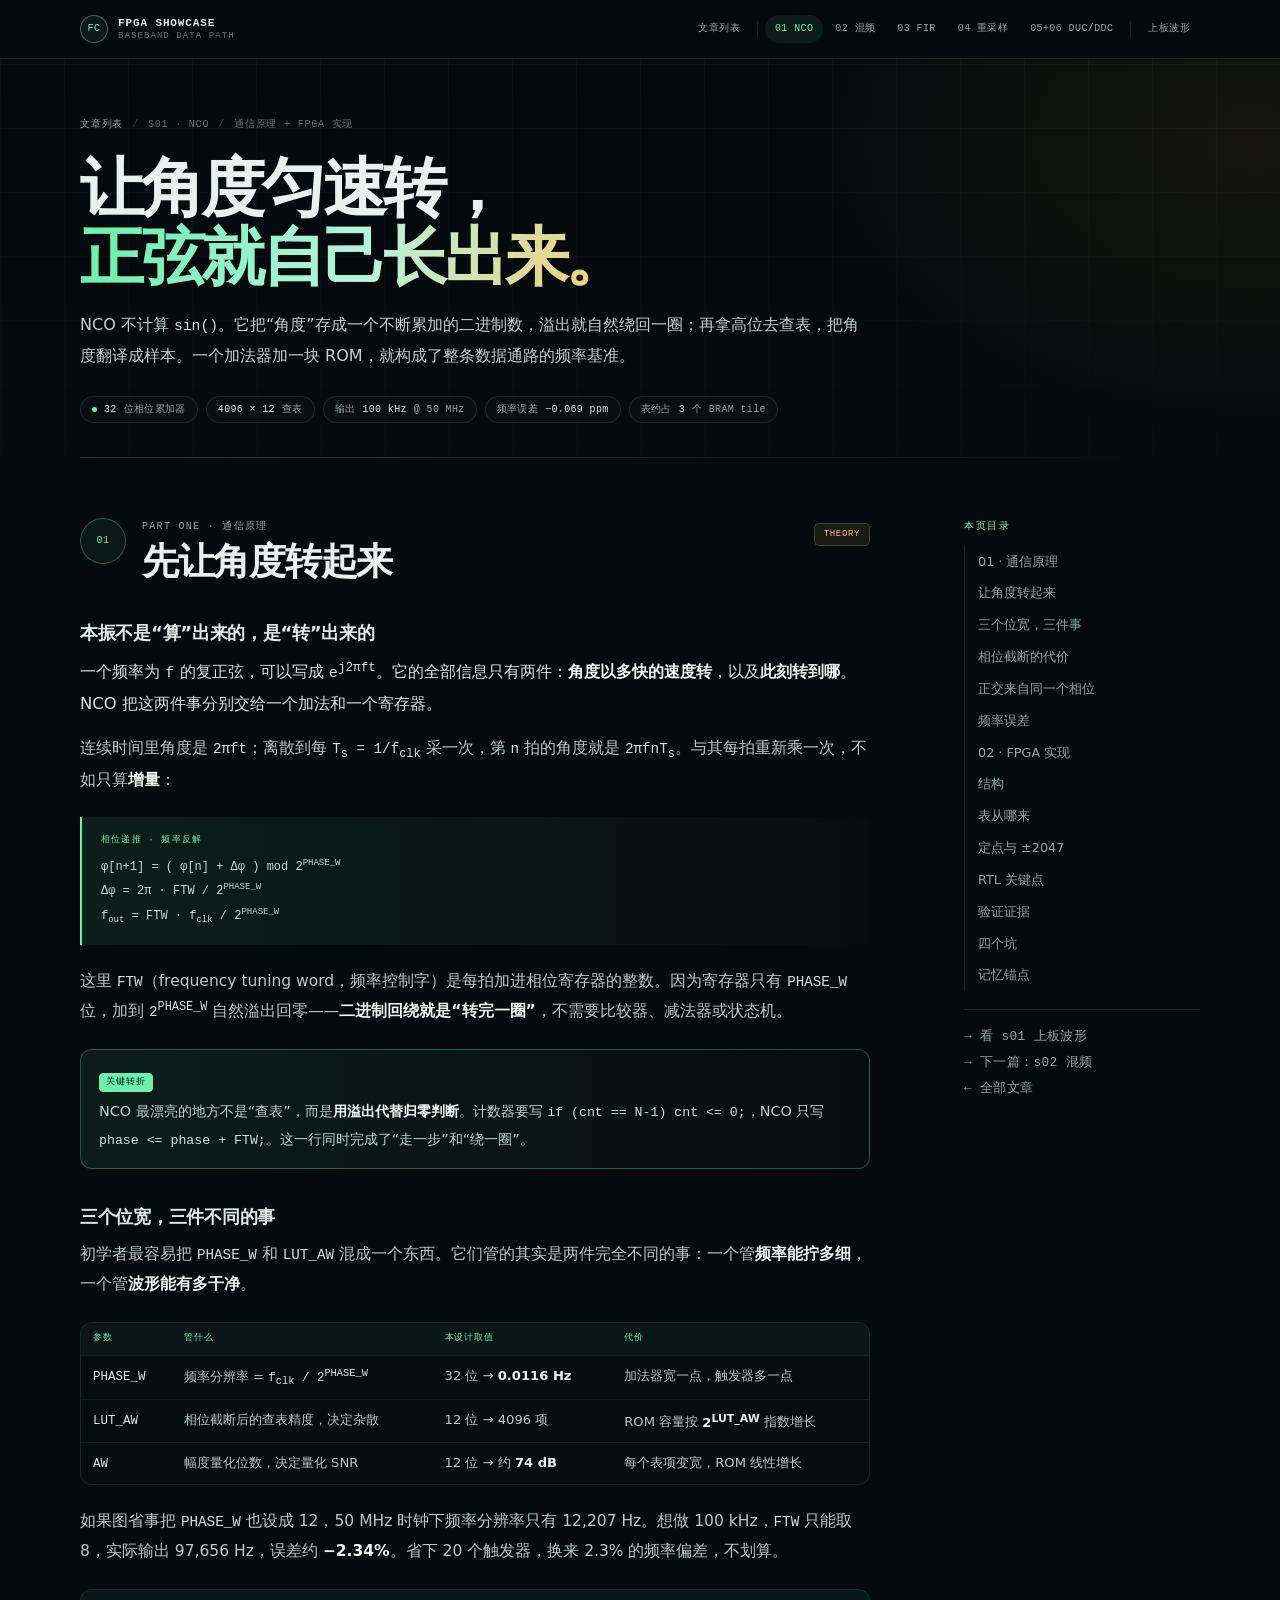
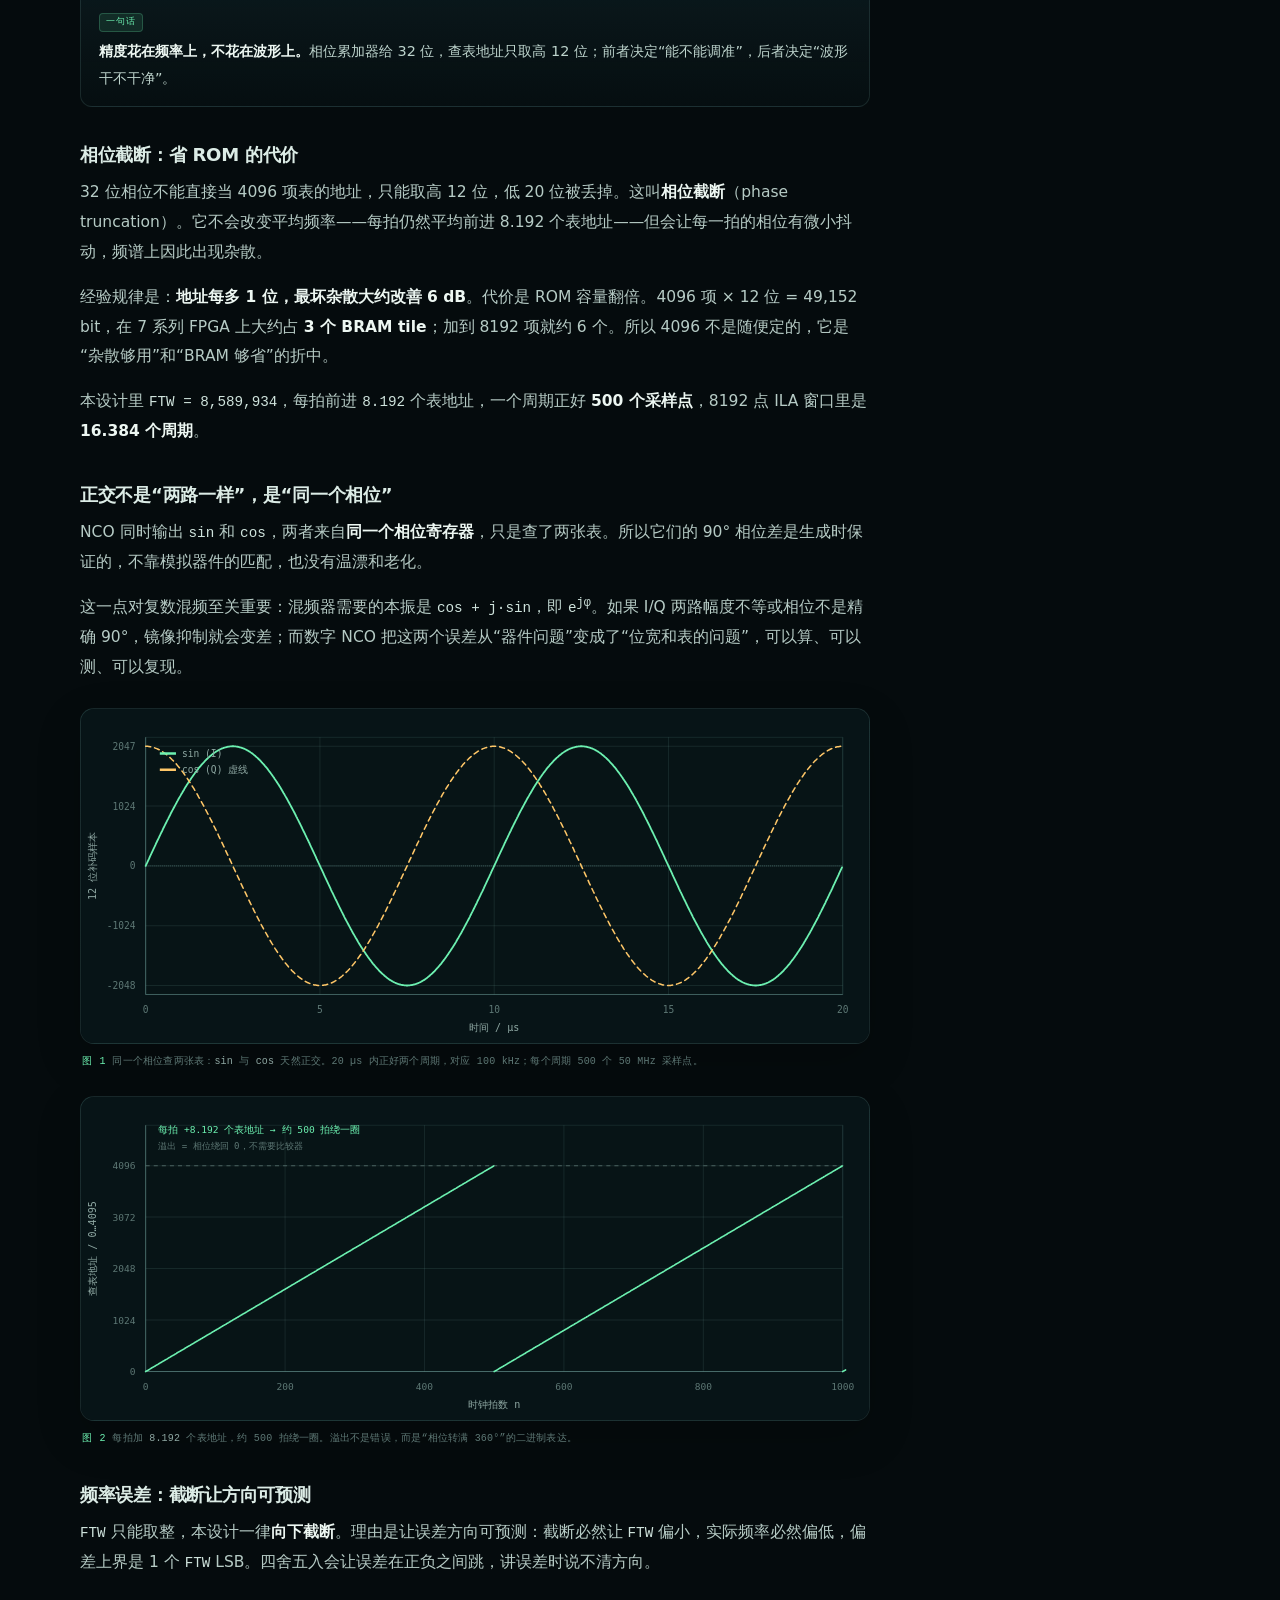
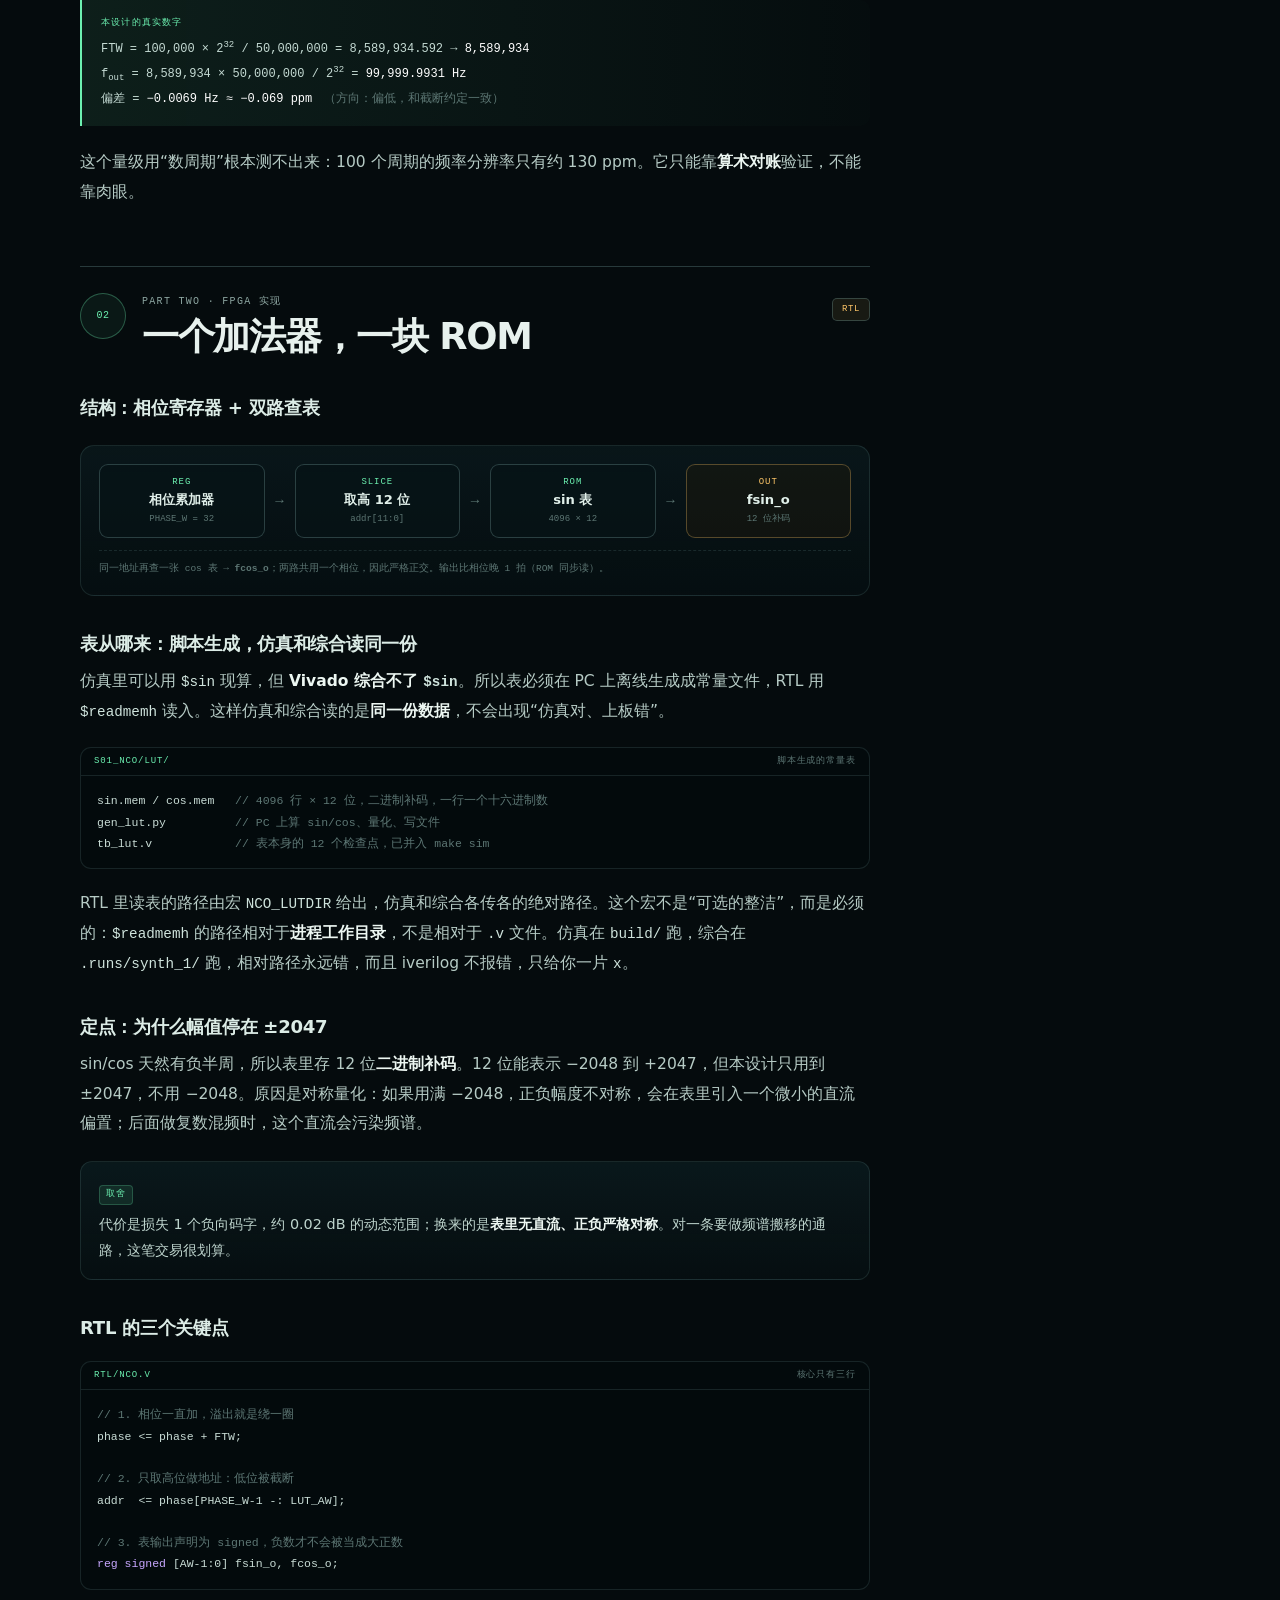
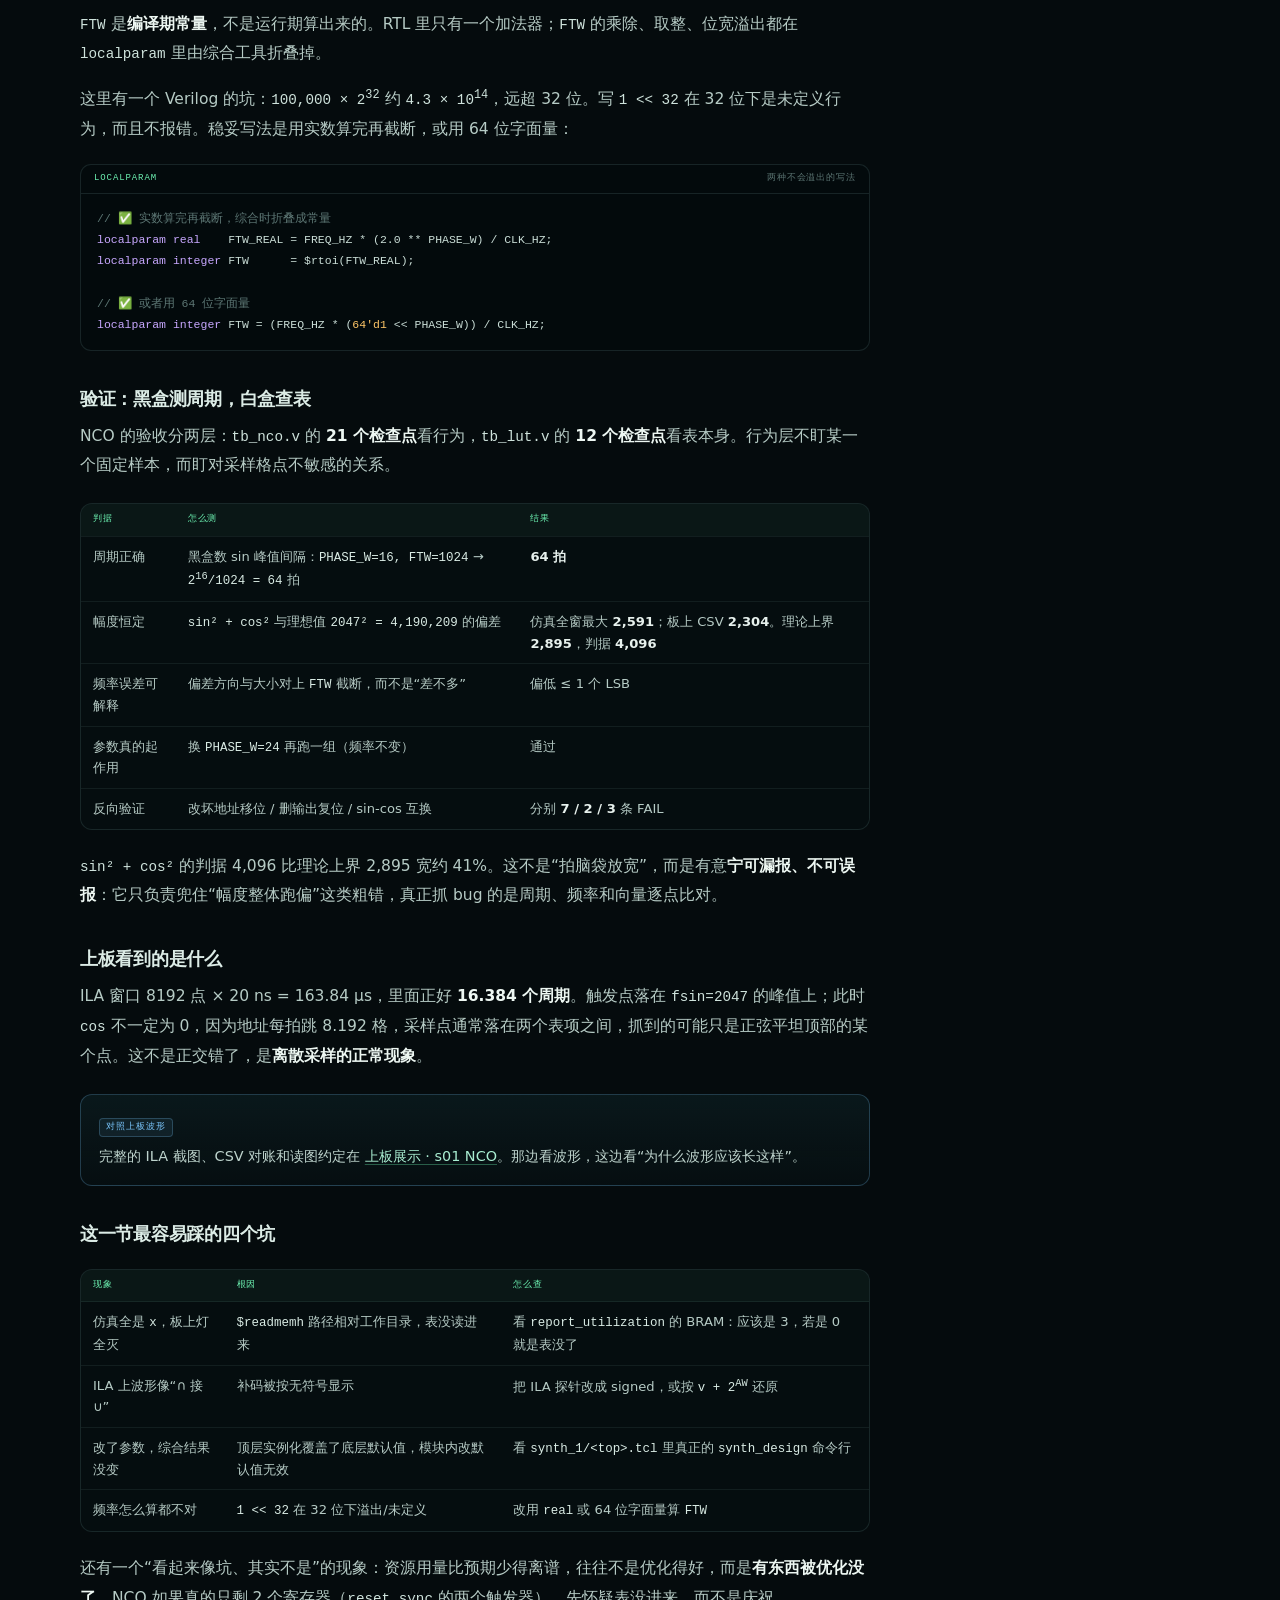
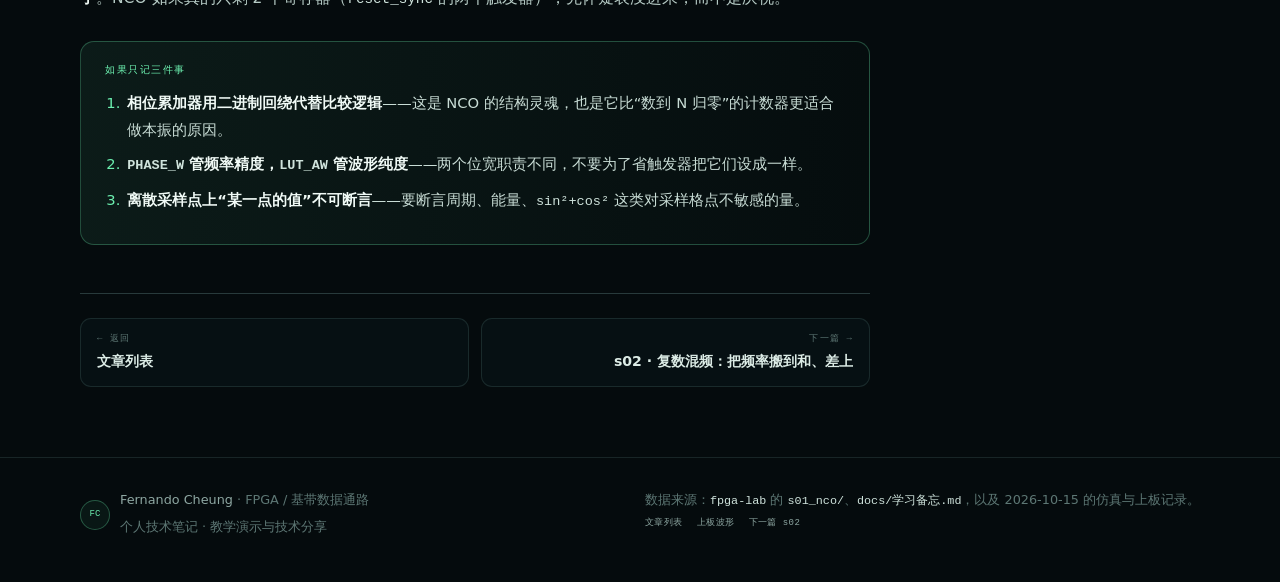
==== commit 831e909f: "feat: add s05+s06 DUC/DDC integration article - new s05.html: DUC → DDC loop, width/latency, LO_DLY " ====
--- a/s01.html
+++ b/s01.html
@@ -24,7 +24,8 @@
       <a class="active" href="s01.html">01 NCO</a>
       <a href="s02.html">02 混频</a>
       <a href="s03.html">03 FIR</a>
-      <a href="s04.html">04 重采样</a><span class="sep"></span>
+      <a href="s04.html">04 重采样</a>
+      <a href="s05.html">05+06 DUC/DDC</a><span class="sep"></span>
       <a href="showcase.html">上板波形</a>
     </nav>
   </div>
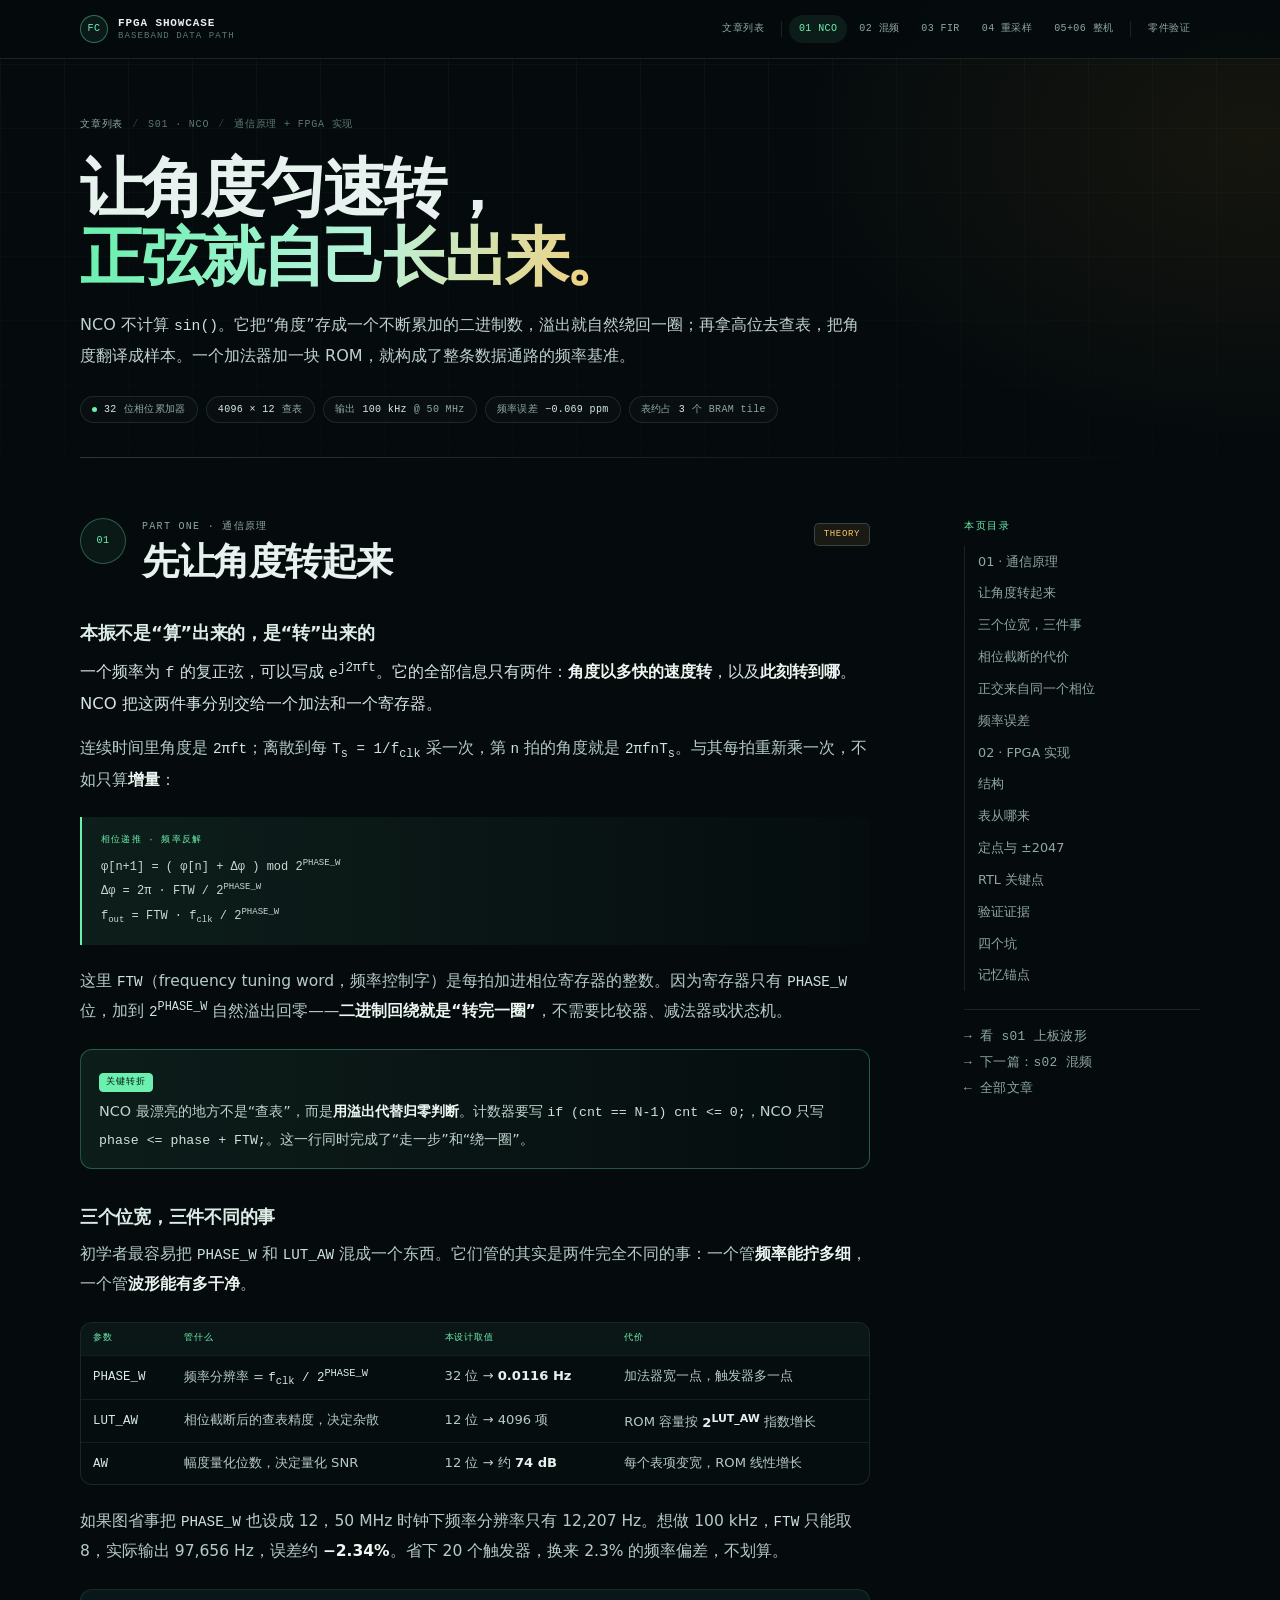
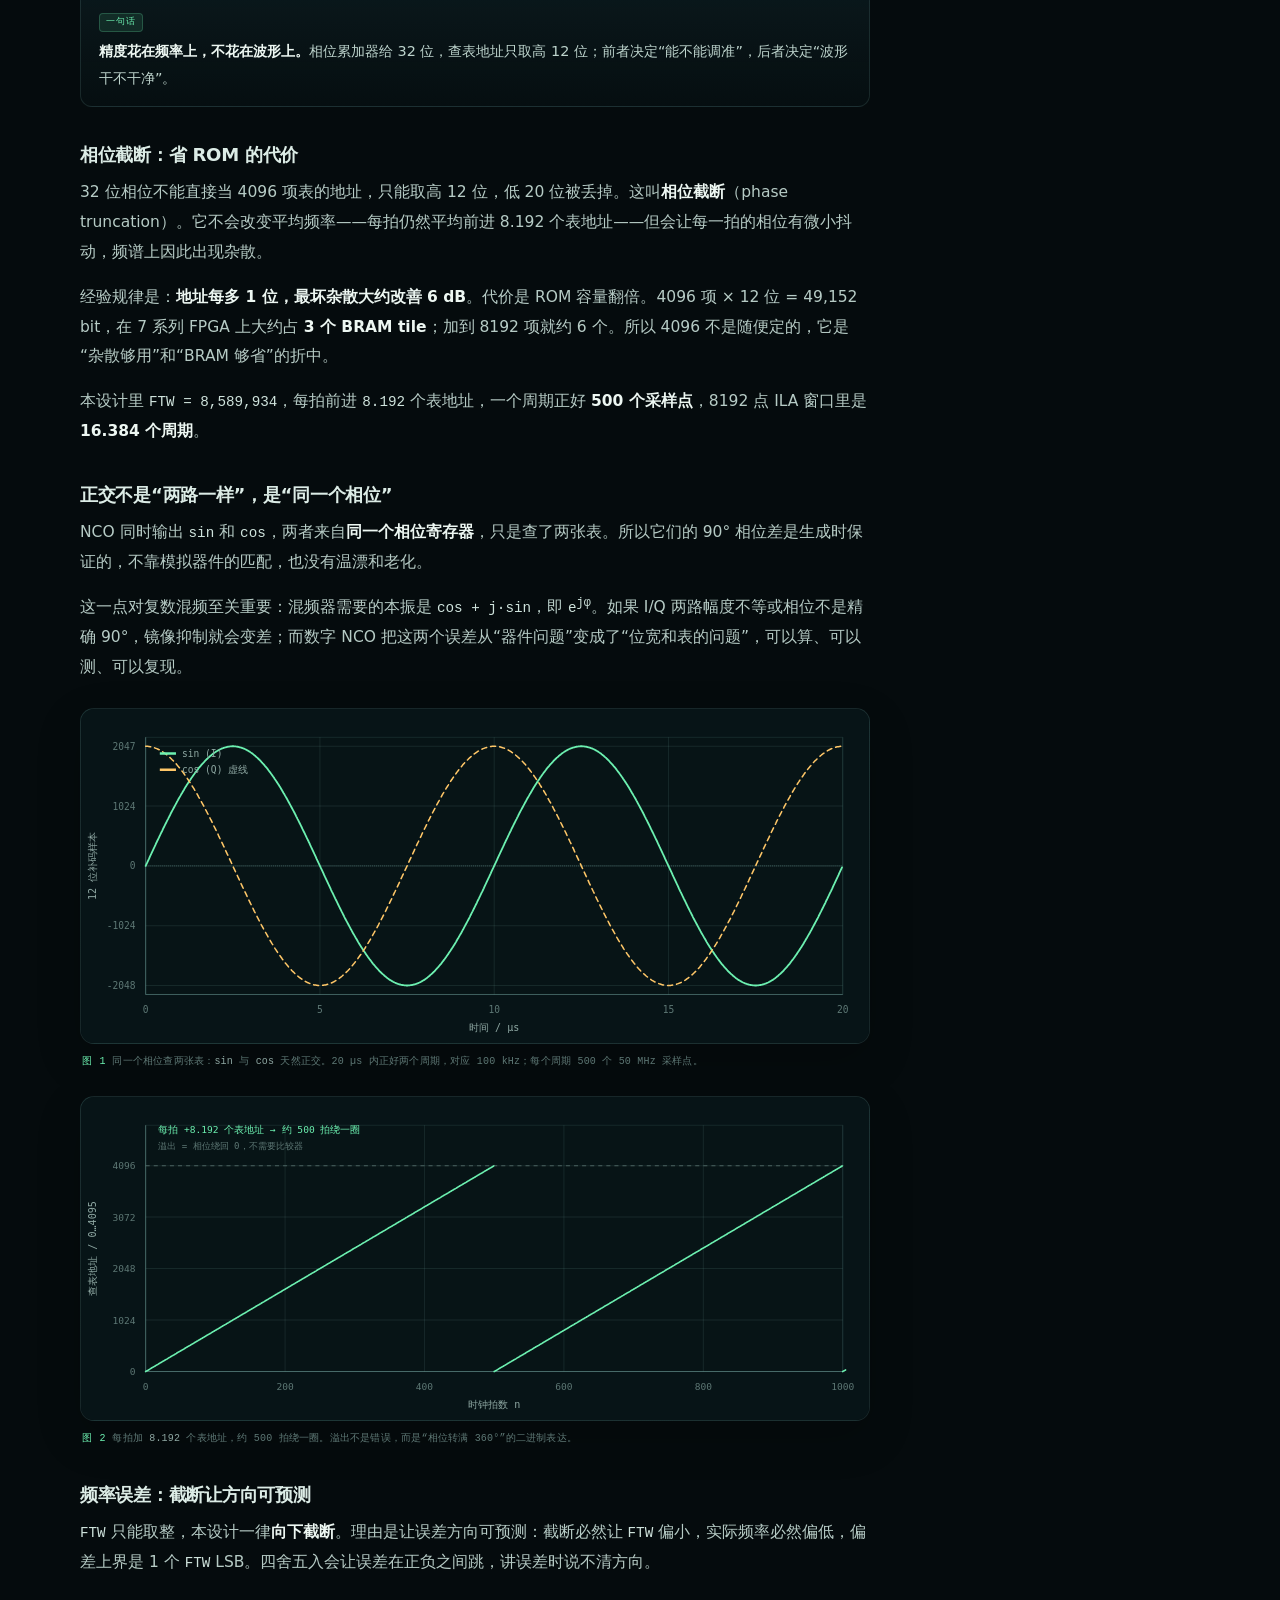
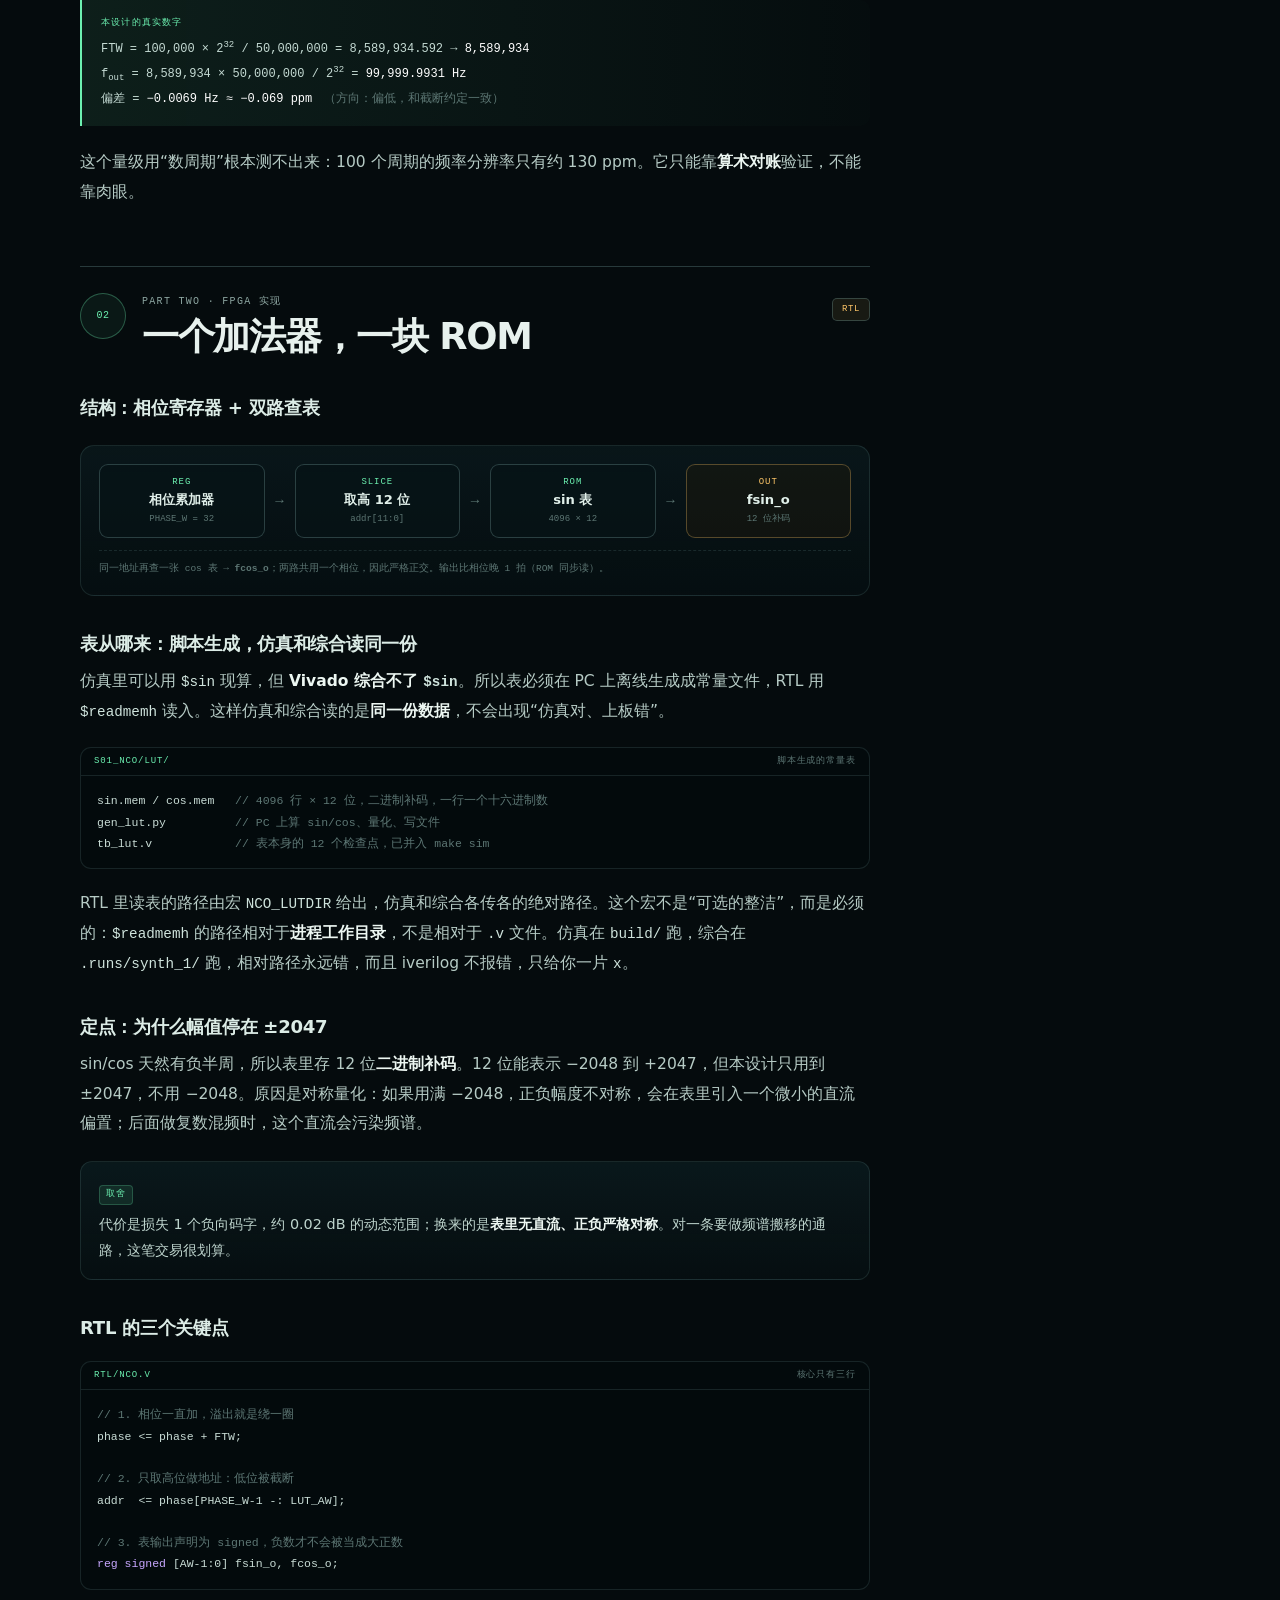
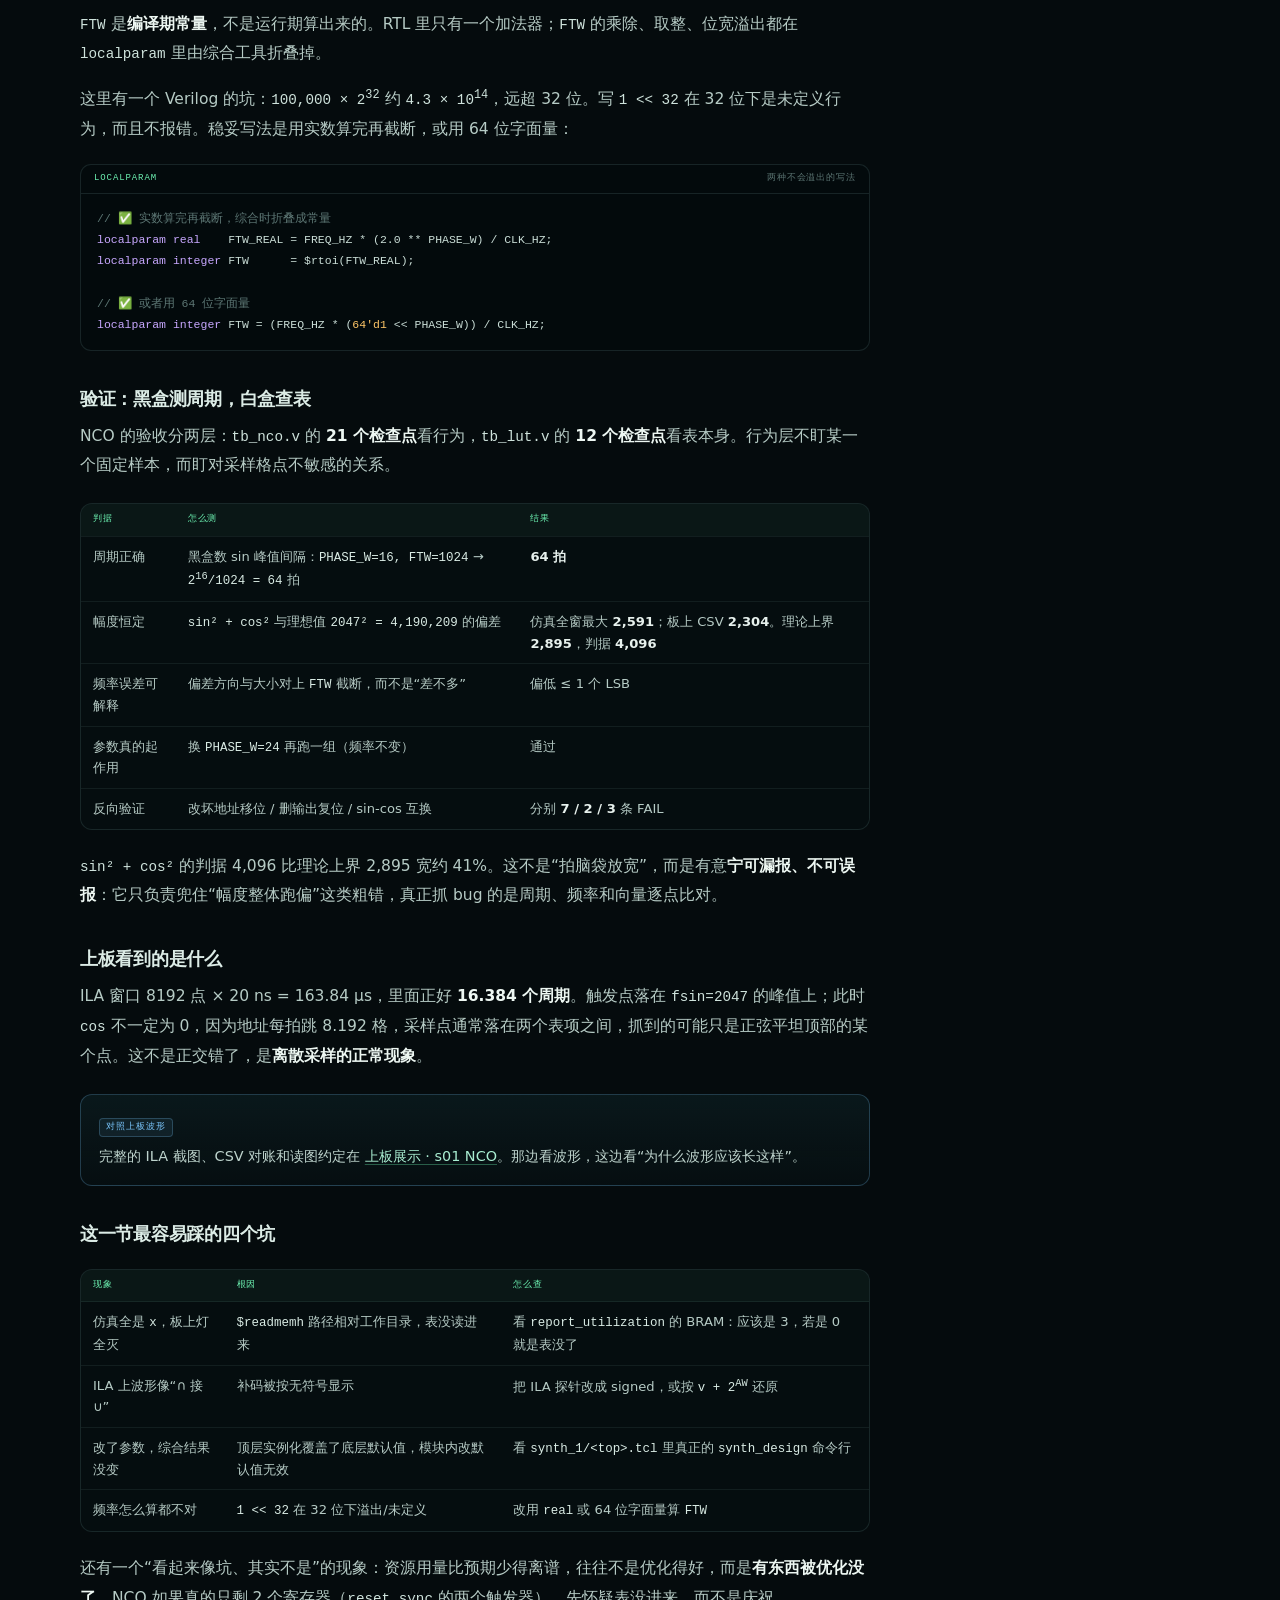
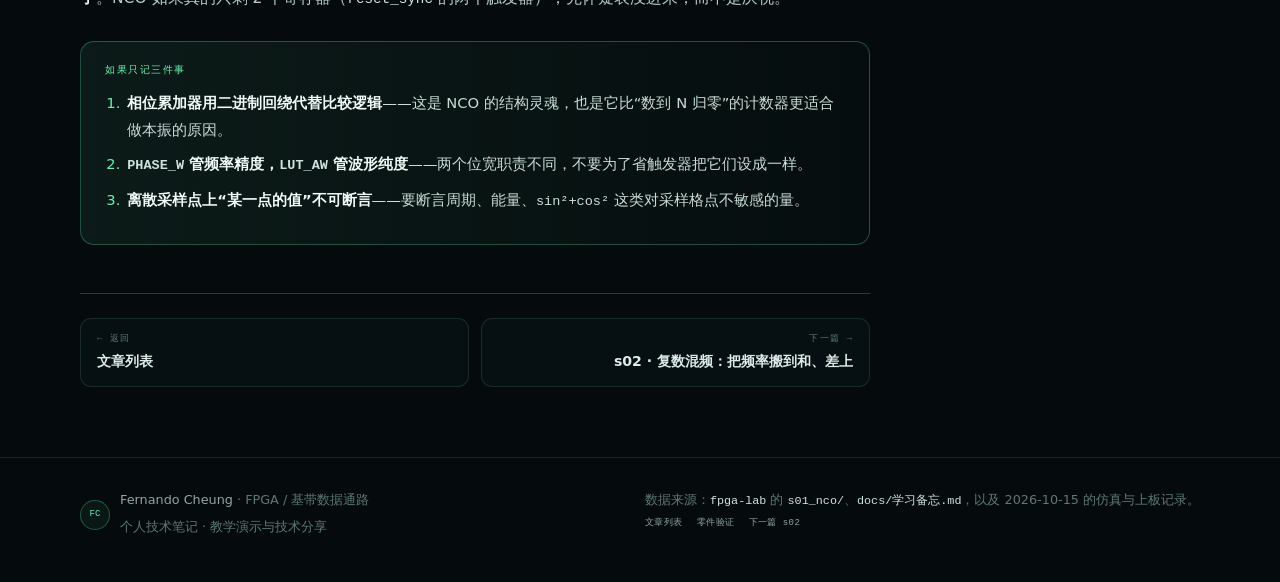
==== commit 4564412f: "feat: dual-feature homepage (integration + parts verification) - index: s05+s06 integration feature " ====
--- a/s01.html
+++ b/s01.html
@@ -25,8 +25,8 @@
       <a href="s02.html">02 混频</a>
       <a href="s03.html">03 FIR</a>
       <a href="s04.html">04 重采样</a>
-      <a href="s05.html">05+06 DUC/DDC</a><span class="sep"></span>
-      <a href="showcase.html">上板波形</a>
+      <a href="s05.html">05+06 整机</a><span class="sep"></span>
+      <a href="showcase.html">零件验证</a>
     </nav>
   </div>
 </header>
@@ -287,7 +287,7 @@
       <p>数据来源：<code>fpga-lab</code> 的 <code>s01_nco/</code>、<code>docs/学习备忘.md</code>，以及 2026-10-15 的仿真与上板记录。</p>
       <div class="foot-links">
         <a href="index.html">文章列表</a>
-        <a href="showcase.html">上板波形</a>
+        <a href="showcase.html">零件验证</a>
         <a href="s02.html">下一篇 s02</a>
       </div>
     </div>
--- a/assets/site.css
+++ b/assets/site.css
@@ -337,6 +337,19 @@
 .feature-visual svg{width:100%;height:100%;position:absolute;inset:0;opacity:.9}
 .feature-visual .stamp{position:relative;z-index:1;margin:16px;padding:6px 9px;border:1px solid var(--line-strong);border-radius:5px;background:rgba(5,11,13,.66);color:var(--amber);font:9px/1.4 var(--mono);letter-spacing:.1em}
 
+/* 双 feature：整机（绿）+ 零件验证（蓝） */
+.feature-pair{display:grid;gap:18px;margin:24px 0 46px}
+.feature-pair .feature{margin:0}
+.feature.feature-parts{
+  border-color:rgba(123,200,255,.26);
+  background:linear-gradient(110deg,rgba(123,200,255,.07),rgba(8,20,23,.7) 55%);
+}
+.feature.feature-parts:hover{border-color:rgba(123,200,255,.46)}
+.feature.feature-parts .flag{color:var(--blue)}
+.feature.feature-parts .flag::before{background:var(--blue)}
+.feature.feature-parts .go{color:var(--blue)}
+.feature.feature-parts .feature-visual{background:radial-gradient(300px 200px at 50% 45%,rgba(123,200,255,.10),transparent 70%)}
+
 .section-head{display:flex;align-items:flex-end;justify-content:space-between;gap:20px;margin:0 0 18px;flex-wrap:wrap}
 .section-head h2{margin:0;color:var(--text);font-size:clamp(1.5rem,2.6vw,2rem);letter-spacing:-.035em;line-height:1.2}
 .section-head p{margin:0;color:var(--faint);font:10px/1.6 var(--mono);letter-spacing:.03em}
@@ -364,6 +377,8 @@
 .path h2{margin:0 0 6px;color:var(--text);font-size:1.35rem;letter-spacing:-.03em}
 .path > p{margin:0;color:var(--muted);font-size:.87rem}
 .path-track{display:flex;align-items:center;gap:0;margin-top:22px;overflow-x:auto;padding-bottom:4px}
+.path > p.path-line-label{margin:22px 0 0;color:var(--faint);font:9px/1.5 var(--mono);letter-spacing:.12em;text-transform:uppercase}
+.path > p.path-line-label + .path-track{margin-top:10px}
 .path-node{flex:1 1 0;min-width:130px;text-decoration:none}
 .path-node .step{display:block;color:var(--faint);font:9px/1.4 var(--mono);letter-spacing:.12em}
 .path-node b{display:block;margin-top:3px;color:#dcece6;font-size:.9rem;line-height:1.45}
